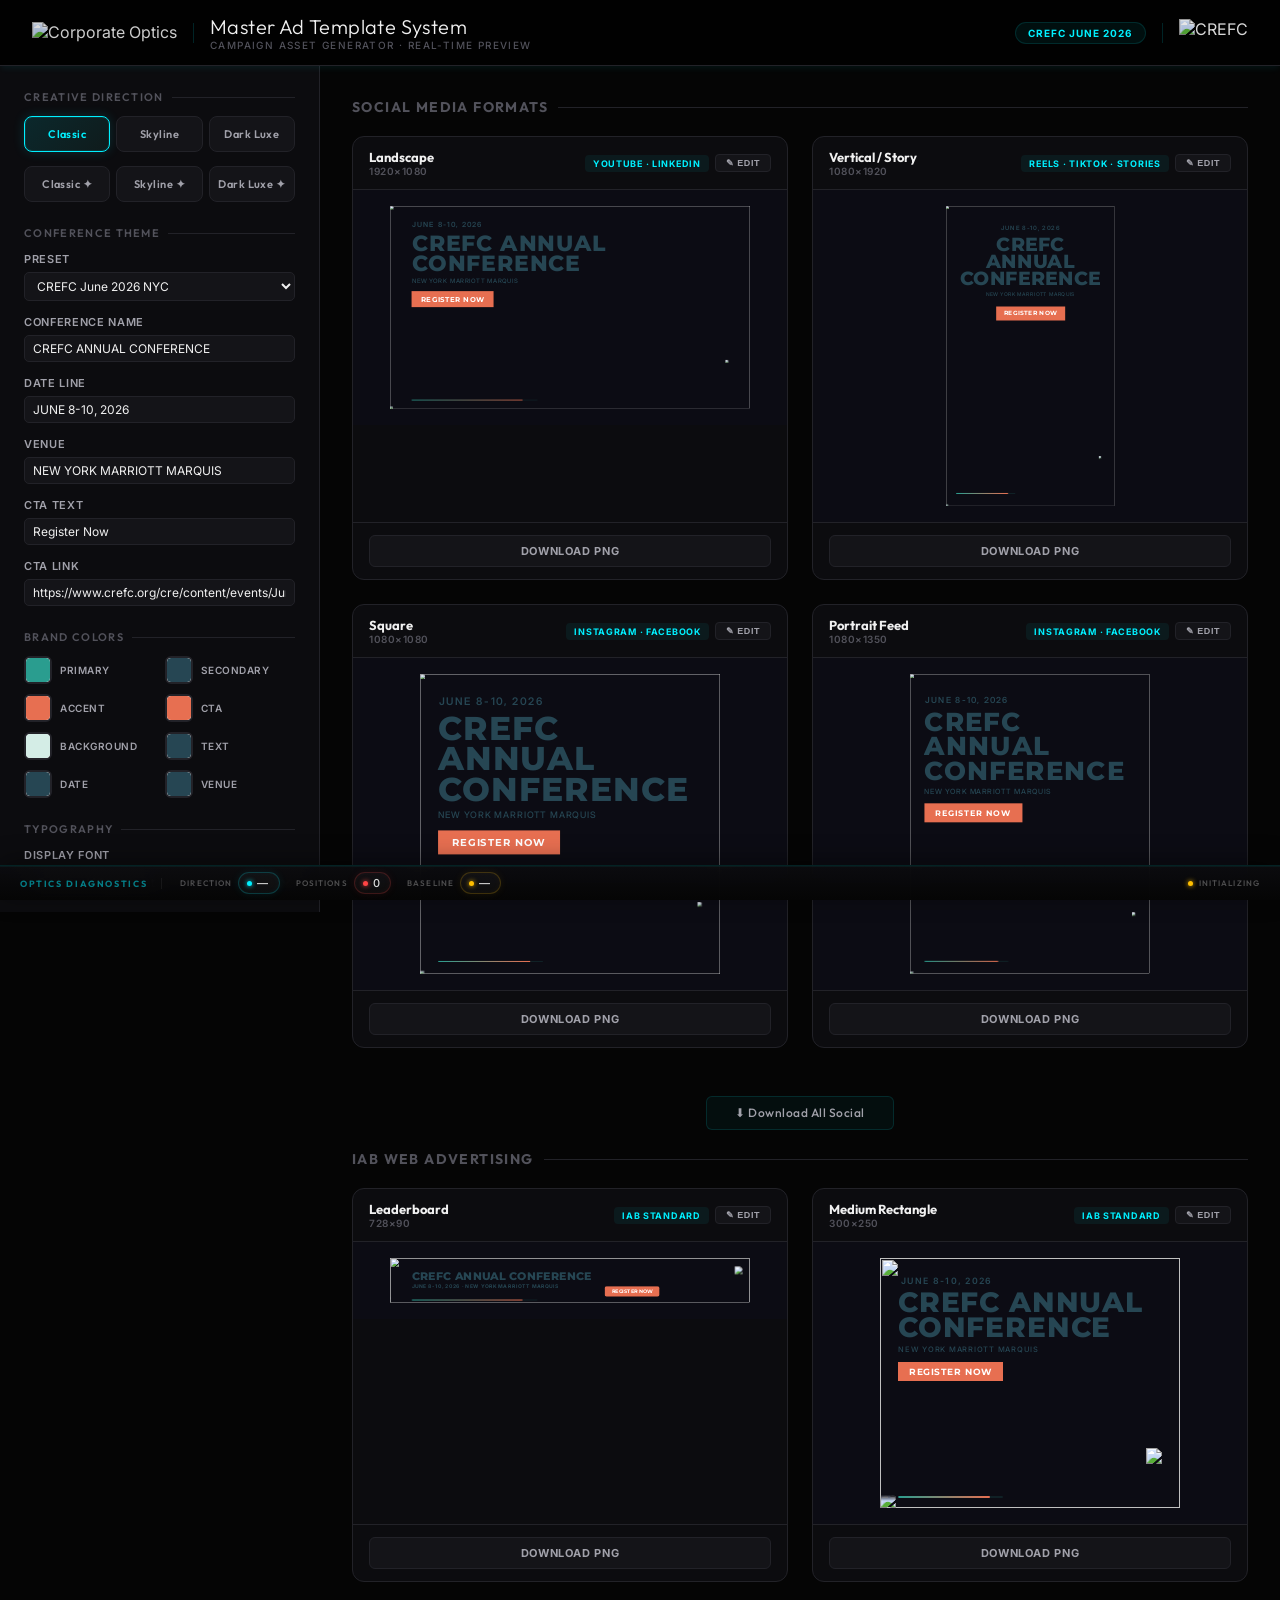
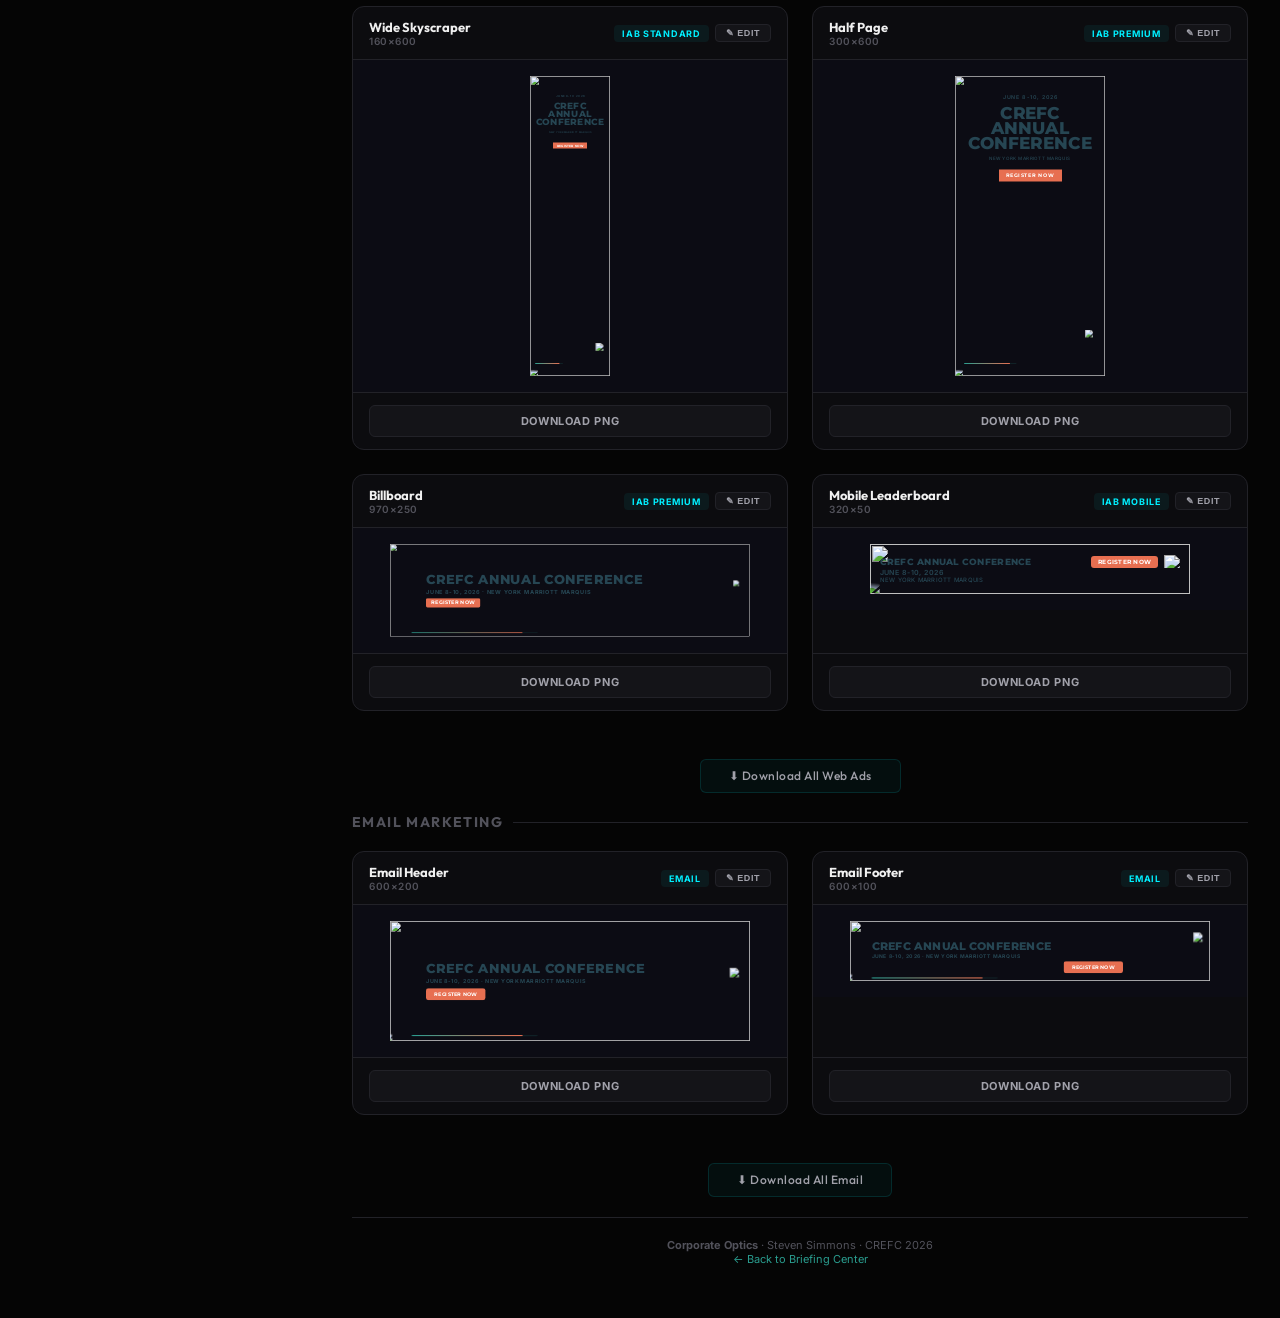
==== index.html @ e4d24486 "feat: export system — per-section download, ZIP package, save flash - Added JSZip CDN for client-sid" ====
<!DOCTYPE html>
<html lang="en">
<head>
  <base href="/crefc/">
  <meta charset="UTF-8">
  <meta name="viewport" content="width=device-width, initial-scale=1.0">
  <title>CREFC Ad Template System | Corporate Optics</title>
  <!-- Gotham (local) + Montserrat fallback + Inter body -->
  <link rel="preconnect" href="https://fonts.googleapis.com">
  <link href="https://fonts.googleapis.com/css2?family=Inter:wght@300;400;500;600;700;800;900&family=Montserrat:ital,wght@0,100;0,200;0,300;0,400;0,500;0,600;0,700;0,800;0,900;1,400&family=Outfit:wght@200;300;400;500;600;700;800;900&display=swap" rel="stylesheet">
  <script src="https://cdnjs.cloudflare.com/ajax/libs/html2canvas/1.4.1/html2canvas.min.js"></script>
  <script src="https://cdnjs.cloudflare.com/ajax/libs/jszip/3.10.1/jszip.min.js"></script>
  <style>
    :root {
      --bg: #050505;
      --surface: #0C0C0F;
      --surface-2: #141418;
      --border: #222228;
      --border-glow: rgba(0,240,255,0.08);
      --text: #f0f0f0;
      --text-dim: #a1a1aa;
      --text-muted: #52525b;
      --cyan: #00f0ff;
      --amber: #ffbf00;
      --font-display: 'Outfit', 'Gotham', 'Montserrat', -apple-system, BlinkMacSystemFont, 'SF Pro Display', sans-serif;
      --font-body: 'Inter', 'Gotham', 'Montserrat', -apple-system, BlinkMacSystemFont, 'SF Pro Text', sans-serif;
      --font-data: 'SF Mono', ui-monospace, 'Cascadia Mono', 'Fira Code', monospace;
      --crefc-teal: #2A9D8F;
      --crefc-dark-teal: #264653;
      --glass-shadow: 0 4px 6px -1px rgba(0,240,255,0.06);
    }
    * { margin:0; padding:0; box-sizing:border-box; }
    body { background:var(--bg); color:var(--text); font-family:var(--font-body); min-height:100vh; }

    /* ── Top Bar ────────────────────── */
    .topbar {
      display:flex; align-items:center; justify-content:space-between;
      padding:14px 32px; border-bottom:1px solid var(--border);
      background:rgba(2,2,2,0.85); backdrop-filter:blur(20px);
      position:sticky; top:0; z-index:100;
      box-shadow:var(--glass-shadow);
    }
    .topbar-left { display:flex; align-items:center; gap:16px; }
    .topbar-logo { height:22px; opacity:0.8; }
    .topbar-divider { width:1px; height:20px; background:rgba(0,240,255,0.15); }
    .topbar h1 { font-family:var(--font-display); font-size:20px; font-weight:300; letter-spacing:0.02em; }
    .topbar-subtitle { font-family:var(--font-body); font-size:10px; font-weight:500; letter-spacing:0.14em; text-transform:uppercase; color:var(--text-muted); }
    .topbar-right { display:flex; align-items:center; gap:16px; }
    .topbar-right-logo { height:16px; opacity:0.7; transition:opacity 0.2s; }
    .topbar-right-logo:hover { opacity:1; }
    .topbar-badge {
      font-size:10px; font-weight:700; letter-spacing:0.1em; text-transform:uppercase;
      padding:4px 12px; border-radius:20px;
      background:rgba(0,240,255,0.06); border:1px solid rgba(0,240,255,0.12); color:var(--cyan);
    }

    /* ── Dashboard Layout ──────────── */
    .dashboard { display:grid; grid-template-columns:320px 1fr; min-height:calc(100vh - 54px); }

    /* ── Controls Panel ────────────── */
    .controls {
      padding:24px; border-right:1px solid var(--border); background:var(--surface);
      overflow-y:auto; max-height:calc(100vh - 54px); position:sticky; top:54px;
    }
    .ctrl-section { margin-bottom:24px; }
    .ctrl-section-title {
      font-family:var(--font-display); font-size:11px; font-weight:600;
      letter-spacing:0.12em; text-transform:uppercase; color:var(--text-muted);
      margin-bottom:12px; display:flex; align-items:center; gap:8px;
    }
    .ctrl-section-title::after { content:''; flex:1; height:1px; background:var(--border); }
    .ctrl-row { display:flex; flex-direction:column; gap:6px; margin-bottom:14px; }
    .ctrl-label { font-size:11px; font-weight:600; color:var(--text-dim); text-transform:uppercase; letter-spacing:0.06em; }
    .ctrl-input {
      width:100%; padding:5px 8px; background:var(--surface-2); border:1px solid var(--border);
      border-radius:5px; color:var(--text); font-family:var(--font-body); font-size:12px; transition:border-color 0.2s;
    }
    .ctrl-input:focus { outline:none; border-color:var(--cyan); box-shadow:0 0 0 2px rgba(0,240,255,0.08); }
    .ctrl-input::placeholder { color:var(--text-muted); }
    .ctrl-select {
      width:100%; padding:5px 8px; background:var(--surface-2); border:1px solid var(--border);
      border-radius:5px; color:var(--text); font-family:var(--font-body); font-size:12px; cursor:pointer;
    }
    .ctrl-select:focus { outline:none; border-color:var(--cyan); box-shadow:0 0 0 2px rgba(0,240,255,0.08); }

    .color-grid { display:grid; grid-template-columns:1fr 1fr; gap:10px; }
    .color-item { display:flex; align-items:center; gap:8px; }
    .color-swatch {
      width:28px; height:28px; border-radius:6px; border:2px solid var(--border);
      cursor:pointer; padding:0; appearance:none; -webkit-appearance:none;
      transition:border-color 0.2s;
    }
    .color-swatch:hover { border-color:var(--cyan); }
    .color-swatch::-webkit-color-swatch-wrapper { padding:0; }
    .color-swatch::-webkit-color-swatch { border:none; border-radius:4px; }
    .color-name { font-size:10px; color:var(--text-dim); font-weight:600; text-transform:uppercase; letter-spacing:0.05em; }

    /* ── Element Transform Controls ── */
    .el-transform-section { margin-top:2px; }
    .el-transform-row {
      display:grid; grid-template-columns:72px 1fr 1fr 1fr; gap:4px; align-items:center;
      padding:6px 0; border-bottom:1px solid var(--border);
    }
    .el-transform-row:last-child { border-bottom:none; }
    .el-label { font-size:10px; color:var(--text-dim); font-weight:700; text-transform:uppercase; letter-spacing:0.06em; white-space:nowrap; }
    .el-slider-wrap { display:flex; flex-direction:column; gap:1px; }
    .el-slider-title { font-size:8px; color:var(--text-dim); font-weight:600; text-transform:uppercase; letter-spacing:0.08em; text-align:center; }
    .el-slider {
      width:100%; height:4px; -webkit-appearance:none; appearance:none; background:var(--border);
      border-radius:2px; outline:none; cursor:pointer;
    }
    .el-slider::-webkit-slider-thumb {
      -webkit-appearance:none; appearance:none; width:10px; height:10px;
      border-radius:50%; background:var(--cyan); cursor:pointer;
      box-shadow:0 0 6px rgba(0,240,255,0.3);
    }
    .el-slider:hover::-webkit-slider-thumb { box-shadow:0 0 10px rgba(0,240,255,0.5); }
    .el-val { font-size:8px; color:var(--text-dim); text-align:center; font-variant-numeric:tabular-nums; }

    .ctrl-btn {
      width:100%; padding:10px 16px; border:1px solid var(--border); background:var(--surface-2);
      color:var(--text-dim); font-family:var(--font-display); font-size:12px; font-weight:600;
      letter-spacing:0.06em; text-transform:uppercase; cursor:pointer; border-radius:8px;
      transition:all 0.25s ease;
    }
    .ctrl-btn:hover { background:rgba(0,240,255,0.06); border-color:rgba(0,240,255,0.2); color:var(--cyan); box-shadow:0 0 20px rgba(0,240,255,0.06); }
    .ctrl-btn.primary { background:linear-gradient(135deg, #00d4e0 0%, #00a8b5 100%); border-color:transparent; color:#020202; font-weight:700; }
    .ctrl-btn.primary:hover { background:linear-gradient(135deg, #00e8f5 0%, #00bcc9 100%); box-shadow:0 0 25px rgba(0,240,255,0.2); }

    /* ── Canvas Area ───────────────── */
    .canvas-area { padding:32px; overflow-y:auto; }
    .canvas-area h2 {
      font-family:var(--font-display); font-size:14px; font-weight:700; letter-spacing:0.1em;
      text-transform:uppercase; color:var(--text-muted); margin-bottom:20px;
      display:flex; align-items:center; gap:10px;
    }
    .canvas-area h2::after { content:''; flex:1; height:1px; background:var(--border); }
    .ad-grid {
      display:grid; grid-template-columns:repeat(auto-fill, minmax(380px, 1fr));
      gap:24px; margin-bottom:40px;
    }

    /* ── Ad Cards ──────────────────── */
    .ad-card {
      background:var(--surface); border:1px solid var(--border);
      border-radius:12px; overflow:hidden; transition:all 0.25s ease;
      display:flex; flex-direction:column;
    }
    .ad-card:hover { border-color:rgba(0,240,255,0.15); box-shadow:0 4px 20px rgba(0,240,255,0.04); }
    .ad-card-header {
      display:flex; align-items:center; justify-content:space-between;
      padding:12px 16px; border-bottom:1px solid var(--border);
    }
    .ad-card-name { font-family:var(--font-display); font-size:13px; font-weight:700; }
    .ad-card-dims { font-size:10px; font-weight:600; color:var(--text-muted); font-family:var(--font-body); letter-spacing:0.05em; }
    .ad-card-platform {
      font-size:9px; font-weight:700; letter-spacing:0.08em; text-transform:uppercase;
      padding:3px 8px; border-radius:4px; background:rgba(0,240,255,0.06); color:var(--cyan);
    }
    .ad-card-preview {
      padding:16px; display:flex; align-items:center; justify-content:center;
      background:#0c0c14; min-height:200px; overflow:hidden;
    }
    .ad-card-actions {
      display:flex; gap:8px; padding:12px 16px; border-top:1px solid var(--border);
      margin-top:auto;
    }
    .dl-btn {
      flex:1; padding:8px 12px; background:var(--surface-2); border:1px solid var(--border);
      border-radius:6px; color:var(--text-dim); font-family:var(--font-body); font-size:11px;
      font-weight:700; cursor:pointer; transition:all 0.2s; text-transform:uppercase;
      letter-spacing:0.06em; text-align:center;
    }
    .dl-btn:hover { background:rgba(0,240,255,0.06); border-color:rgba(0,240,255,0.2); color:var(--cyan); box-shadow:0 0 15px rgba(0,240,255,0.06); }

    /* ── Edit Pill & Inline Panel ── */
    .edit-pill {
      font-size:9px; font-weight:700; letter-spacing:0.06em; text-transform:uppercase;
      padding:3px 10px; border-radius:4px; border:1px solid var(--border);
      background:var(--surface-2); color:var(--text-dim); cursor:pointer;
      transition:all 0.2s; display:flex; align-items:center; gap:4px;
    }
    .edit-pill:hover { border-color:rgba(0,240,255,0.3); color:var(--cyan); background:rgba(0,240,255,0.06); }
    .ad-card.editing { border-color:rgba(0,240,255,0.35); box-shadow:0 0 20px rgba(0,240,255,0.08); }
    .ad-card.editing .edit-pill { background:rgba(0,240,255,0.1); color:var(--cyan); border-color:var(--cyan); }
    .el-panel {
      display:none; padding:12px 16px; border-top:1px solid var(--border);
      background:var(--surface-2);
    }
    .ad-card.editing .el-panel { display:block; }
    .el-panel-title {
      font-size:9px; font-weight:700; letter-spacing:0.08em; text-transform:uppercase;
      color:var(--cyan); margin-bottom:8px; opacity:0.7;
    }

    /* ── Live-edit: suppress animations during slider interaction ── */
    .no-anim, .no-anim * {
      animation: none !important;
      transition: none !important;
    }
    /* Force opacity:1 on everything EXCEPT photo carousel images */
    .no-anim *:not(img[data-photo]) {
      opacity: 1 !important;
    }
    /* Photos stay hidden during edit unless in photo preview mode */
    .no-anim img[data-photo] {
      opacity: 0 !important;
    }
    .no-anim img[data-photo].photo-preview-active {
      opacity: 0.7 !important;
    }
    /* Photo preview mode — freeze carousel, show one photo at actual opacity */
    .photo-preview, .photo-preview * {
      animation-play-state: paused !important;
    }
    .photo-preview img[data-photo] {
      opacity: 0 !important;
      animation: none !important;
    }
    .photo-preview img[data-photo].photo-preview-active {
      opacity: 0.35 !important;
      animation: none !important;
    }
    .el-label.photo-clickable {
      cursor: pointer;
      padding: 2px 6px;
      border-radius: 3px;
      transition: background 0.15s, color 0.15s;
    }
    .el-label.photo-clickable:hover {
      background: rgba(42,157,143,0.15);
    }
    .el-label.photo-clickable.previewing {
      background: rgba(42,157,143,0.3);
      color: #2A9D8F;
    }

    /* ── Animation Keyframes ───────── */
    @keyframes shapeDrift1 {
      0%, 100% { transform: translate(0, 0) scale(1); }
      25% { transform: translate(12px, -18px) scale(1.02); }
      50% { transform: translate(-8px, -30px) scale(0.98); }
      75% { transform: translate(15px, -12px) scale(1.01); }
    }
    @keyframes shapeDrift2 {
      0%, 100% { transform: translate(0, 0) scale(1) rotate(0deg); }
      33% { transform: translate(-15px, 20px) scale(1.03) rotate(5deg); }
      66% { transform: translate(10px, -15px) scale(0.97) rotate(-3deg); }
    }
    @keyframes shapeDrift3 {
      0%, 100% { transform: translate(0, 0) rotate(0deg); }
      50% { transform: translate(20px, 10px) rotate(8deg); }
    }
    @keyframes texturePan {
      0% { background-position: 0 0; }
      100% { background-position: 80px 80px; }
    }
    @keyframes ctaGlow {
      0%, 100% { box-shadow: 0 0 15px var(--glow-color, rgba(42,157,143,0.3)); }
      50% { box-shadow: 0 0 35px var(--glow-color, rgba(42,157,143,0.5)), 0 0 60px var(--glow-color2, rgba(42,157,143,0.15)); }
    }
    @keyframes arcFloat1 {
      0%, 100% { transform: translate(0,0) rotate(0deg); }
      25% { transform: translate(8px,-12px) rotate(3deg); }
      50% { transform: translate(-5px,-20px) rotate(-2deg); }
      75% { transform: translate(10px,-8px) rotate(4deg); }
    }
    @keyframes arcFloat2 {
      0%, 100% { transform: translate(0,0) rotate(0deg); }
      33% { transform: translate(-12px,15px) rotate(-5deg); }
      66% { transform: translate(8px,-10px) rotate(3deg); }
    }
    @keyframes arcFloat3 {
      0%, 100% { transform: translate(0,0) rotate(0deg); }
      50% { transform: translate(15px,8px) rotate(6deg); }
    }
    @keyframes stripesDrift {
      0% { transform: translate(0,0); }
      100% { transform: translate(56px,56px); }
    }
    @keyframes ctaBounceIn {
      0% { opacity:0; transform:scale(0.6); }
      60% { opacity:1; transform:scale(1.08); }
      100% { opacity:1; transform:scale(1); }
    }
    @keyframes fadeSlideUp {
      0% { opacity:0; transform:translateY(25px); }
      100% { opacity:1; transform:translateY(0); }
    }
    @keyframes fadeSlideLeft {
      0% { opacity:0; transform:translateX(-40px); }
      100% { opacity:1; transform:translateX(0); }
    }
    @keyframes fadeSlideRight {
      0% { opacity:0; transform:translateX(40px); }
      100% { opacity:1; transform:translateX(0); }
    }
    @keyframes zeigarnikGrow {
      0% { width:0%; }
      100% { width:88%; }
    }
    @keyframes bgReveal {
      0% { opacity:0; }
      100% { opacity:1; }
    }
    @keyframes linesPulse {
      0%, 100% { opacity:0.06; }
      50% { opacity:0.12; }
    }
    @keyframes kenburns {
      0% { transform:scale(1) translate(0,0); }
      100% { transform:scale(1.12) translate(-3%,-3%); }
    }

    /* ── Plus CD: 3-Photo Carousel on 15s timeline ── */
    /* Photo 1: visible 0s–5s (dissolve in 0-1s, hold 1-4s, dissolve out 4-5s) */
    @keyframes photoCarousel1 {
      0%   { opacity:0; }
      7%   { opacity:0.4; }
      27%  { opacity:0.4; }
      33%  { opacity:0; }
      100% { opacity:0; }
    }
    /* Photo 2: visible 5s–10s */
    @keyframes photoCarousel2 {
      0%   { opacity:0; }
      33%  { opacity:0; }
      40%  { opacity:0.4; }
      60%  { opacity:0.4; }
      67%  { opacity:0; }
      100% { opacity:0; }
    }
    /* Photo 3: visible 10s–15s */
    @keyframes photoCarousel3 {
      0%   { opacity:0; }
      67%  { opacity:0; }
      73%  { opacity:0.4; }
      93%  { opacity:0.4; }
      100% { opacity:0; }
    }
    @keyframes photoKenBurns {
      0% { transform:scale(1) translate(0,0); }
      100% { transform:scale(1.12) translate(-3%,-3%); }
    }
    /* Logo in Plus CDs: fade out during photo carousel, fade back in between */
    /* Plus CD logo fade — DISABLED, using logo scrim instead */

    /* ── Creative Direction Tabs ── */
    .cd-tabs { display:flex; gap:6px; margin-bottom:14px; }
    .cd-tab {
      flex:1; padding:10px 8px; background:var(--surface-2); border:1px solid var(--border); color:var(--text-dim);
      font-family:var(--font-display); font-size:11px; font-weight:600; letter-spacing:0.04em;
      cursor:pointer; transition:all 0.25s ease; text-align:center; border-radius:8px;
      position:relative;
    }
    .cd-tab:hover { background:rgba(0,240,255,0.06); color:var(--text); border-color:rgba(0,240,255,0.2); }
    .cd-tab.active {
      background:linear-gradient(135deg, rgba(0,240,255,0.12) 0%, rgba(42,157,143,0.10) 100%);
      color:var(--cyan); border-color:var(--cyan);
      box-shadow:0 0 12px rgba(0,240,255,0.15), inset 0 0 0 1px rgba(0,240,255,0.1);
    }

    .dashboard-footer {
      text-align:center; padding:20px; font-size:11px; color:var(--text-muted);
      border-top:1px solid var(--border);
    }
    .dashboard-footer a { color:var(--crefc-teal); text-decoration:none; }

    /* Section download buttons */
    .section-dl {
      text-align:center; padding:8px 0 20px;
    }
    .section-dl-btn {
      background:rgba(0,240,255,0.04); border:1px solid rgba(0,240,255,0.12);
      color:var(--text-dim); font:500 12px/1 'Outfit', sans-serif;
      padding:10px 28px; border-radius:6px; cursor:pointer;
      transition:all 0.2s ease; letter-spacing:0.5px;
    }
    .section-dl-btn:hover {
      background:rgba(0,240,255,0.08); color:var(--text); border-color:rgba(0,240,255,0.25);
      box-shadow:0 0 12px rgba(0,240,255,0.1);
    }
    .section-dl-btn:disabled {
      opacity:0.5; cursor:wait;
    }

    /* Save flash on diagnostics bar */
    @keyframes saveFlash {
      0% { box-shadow:0 0 0 0 rgba(0,240,155,0.4); }
      50% { box-shadow:0 0 8px 2px rgba(0,240,155,0.3); }
      100% { box-shadow:0 0 0 0 rgba(0,240,155,0); }
    }
    .save-flash { animation:saveFlash 0.6s ease; }

    /* Package download progress */
    .pkg-progress {
      display:inline-block; font:500 11px/1 'Outfit', sans-serif;
      color:var(--cyan); margin-left:8px;
    }

    @media (max-width:900px) {
      .dashboard { grid-template-columns:1fr; }
      .controls { position:static; max-height:none; border-right:none; border-bottom:1px solid var(--border); }
      .ad-grid { grid-template-columns:1fr; }
    }
  </style>
</head>
<body>

  <header class="topbar">
    <div class="topbar-left">
      <img src="CO-OpticsHorizontal-logo_white.svg" alt="Corporate Optics" style="height:22px;opacity:0.85;">
      <div class="topbar-divider"></div>
      <div>
        <h1>Master Ad Template System</h1>
        <div class="topbar-subtitle">Campaign Asset Generator · Real-Time Preview</div>
      </div>
    </div>
    <div class="topbar-right">
      <span class="topbar-badge">CREFC June 2026</span>
      <div class="topbar-divider"></div>
      <img src="02_Source_Assets/Brand_Kit/2025Jan-logo-crefc-white.png" alt="CREFC" style="height:28px;object-fit:contain;opacity:0.9;">
    </div>
  </header>

  <div class="dashboard">
    <!-- ── Controls ── -->
    <aside class="controls">
      <div class="ctrl-section">
        <div class="ctrl-section-title">Creative Direction</div>
        <div class="cd-tabs">
          <button class="cd-tab active" data-cd="A" onclick="setCreativeDirection('A')">
            Classic
          </button>
          <button class="cd-tab" data-cd="B" onclick="setCreativeDirection('B')">
            Skyline
          </button>
          <button class="cd-tab" data-cd="C" onclick="setCreativeDirection('C')">
            Dark Luxe
          </button>
        </div>
        <div style="margin:4px 0 2px;"></div>
        <div class="cd-tabs">
          <button class="cd-tab" data-cd="D" onclick="setCreativeDirection('D')">
            Classic ✦
          </button>
          <button class="cd-tab" data-cd="E" onclick="setCreativeDirection('E')">
            Skyline ✦
          </button>
          <button class="cd-tab" data-cd="F" onclick="setCreativeDirection('F')">
            Dark Luxe ✦
          </button>
        </div>
      </div>
      <div class="ctrl-section">
        <div class="ctrl-section-title">Conference Theme</div>
        <div class="ctrl-row">
          <label class="ctrl-label">Preset</label>
          <select class="ctrl-select" id="presetSelect">
            <option value="june2026">CREFC June 2026 NYC</option>
            <option value="annual2026">CREFC Annual 2026</option>
            <option value="miami2027">CREFC Miami 2027</option>
            <option value="custom">Custom</option>
          </select>
        </div>
        <div class="ctrl-row">
          <label class="ctrl-label">Conference Name</label>
          <input type="text" class="ctrl-input" id="confName" value="CREFC ANNUAL CONFERENCE">
        </div>
        <div class="ctrl-row">
          <label class="ctrl-label">Date Line</label>
          <input type="text" class="ctrl-input" id="confDate" value="JUNE 8-10, 2026">
        </div>
        <div class="ctrl-row">
          <label class="ctrl-label">Venue</label>
          <input type="text" class="ctrl-input" id="confVenue" value="NEW YORK MARRIOTT MARQUIS">
        </div>
        <div class="ctrl-row">
          <label class="ctrl-label">CTA Text</label>
          <input type="text" class="ctrl-input" id="ctaText" value="Register Now">
        </div>
        <div class="ctrl-row">
          <label class="ctrl-label">CTA Link</label>
          <input type="text" class="ctrl-input" id="ctaLink" value="https://www.crefc.org/cre/content/events/June_Conference/2026/June_Conference_2026">
        </div>
      </div>

      <div class="ctrl-section">
        <div class="ctrl-section-title">Brand Colors</div>
        <div class="color-grid">
          <div class="color-item"><input type="color" class="color-swatch" id="colorPrimary" value="#2A9D8F"><span class="color-name">Primary</span></div>
          <div class="color-item"><input type="color" class="color-swatch" id="colorSecondary" value="#264653"><span class="color-name">Secondary</span></div>
          <div class="color-item"><input type="color" class="color-swatch" id="colorAccent" value="#e76f51"><span class="color-name">Accent</span></div>
          <div class="color-item"><input type="color" class="color-swatch" id="colorCta" value="#e76f51"><span class="color-name">CTA</span></div>
          <div class="color-item"><input type="color" class="color-swatch" id="colorBg" value="#d4ede6"><span class="color-name">Background</span></div>
          <div class="color-item"><input type="color" class="color-swatch" id="colorText" value="#264653"><span class="color-name">Text</span></div>
          <div class="color-item"><input type="color" class="color-swatch" id="colorDate" value="#264653"><span class="color-name">Date</span></div>
          <div class="color-item"><input type="color" class="color-swatch" id="colorVenue" value="#264653"><span class="color-name">Venue</span></div>
        </div>
      </div>
      <div class="ctrl-section">
        <div class="ctrl-section-title">Typography</div>
        <div class="ctrl-row">
          <label class="ctrl-label">Display Font</label>
          <select class="ctrl-select" id="fontSelect">
            <option value="'Gotham', 'Montserrat', sans-serif">Gotham / Montserrat</option>
            <option value="-apple-system, BlinkMacSystemFont, 'SF Pro Display', 'Helvetica Neue', sans-serif">SF Pro (Apple)</option>
            <option value="'Inter', sans-serif">Inter</option>
            <option value="Georgia, serif">Georgia (Serif)</option>
          </select>
        </div>
        <div class="ctrl-row">
          <label class="ctrl-label">Headline Weight</label>
          <select class="ctrl-select" id="fontWeight">
            <option value="200">Thin (200)</option>
            <option value="300">Light (300)</option>
            <option value="400">Book (400)</option>
            <option value="500">Medium (500)</option>
            <option value="600">Demi (600)</option>
            <option value="700">Bold (700)</option>
            <option value="800" selected>Black (800)</option>
            <option value="900">Ultra (900)</option>
          </select>
        </div>
        <div class="ctrl-row">
          <label class="ctrl-label">Letter Spacing</label>
          <select class="ctrl-select" id="letterSpacing">
            <option value="-0.02em">Tight (-0.02em)</option>
            <option value="0em">Normal (0)</option>
            <option value="0.03em" selected>Wide (0.03em)</option>
            <option value="0.06em">Extra Wide (0.06em)</option>
            <option value="0.1em">Ultra Wide (0.1em)</option>
          </select>
        </div>

      </div>

      <div class="ctrl-section">
        <div class="ctrl-section-title">Actions</div>
        <button class="ctrl-btn primary" onclick="downloadAll()">Download All Sizes</button>
        <div style="height:8px;"></div>
        <button class="ctrl-btn" onclick="saveTheme()">Save Theme</button>
        <div style="height:8px;"></div>
        <button class="ctrl-btn" onclick="renderAll()">Apply Changes</button>
        <div style="height:6px;"></div>
        <button class="ctrl-btn" onclick="downloadPackage()" id="pkgBtn" style="background:linear-gradient(135deg,rgba(0,240,255,0.08),rgba(0,200,150,0.08));border-color:rgba(0,240,255,0.15);">📦 Download Complete Package</button>
      </div>
    </aside>

    <!-- ── Ad Canvas Grid ── -->
    <main class="canvas-area">
      <h2>Social Media Formats</h2>
      <div class="ad-grid" id="socialGrid"></div>
      <div class="section-dl"><button class="section-dl-btn" onclick="downloadSection('social')">⬇ Download All Social</button></div>
      <h2>IAB Web Advertising</h2>
      <div class="ad-grid" id="webGrid"></div>
      <div class="section-dl"><button class="section-dl-btn" onclick="downloadSection('web')">⬇ Download All Web Ads</button></div>
      <h2>Email Marketing</h2>
      <div class="ad-grid" id="emailGrid"></div>
      <div class="section-dl"><button class="section-dl-btn" onclick="downloadSection('email')">⬇ Download All Email</button></div>
      <div class="dashboard-footer">
        <strong>Corporate Optics</strong> · Steven Simmons · CREFC 2026<br>
        <a href="/briefings/">← Back to Briefing Center</a>
      </div>
    </main>
  </div>

<script>
/* ============================================================
   CREFC Ad Engine — Animated, Looping, Dynamic
   ============================================================ */

const AD_SPECS = {
  social: [
    { id:'16x9',  name:'Landscape',        w:1920, h:1080, platform:'YouTube · LinkedIn' },
    { id:'9x16',  name:'Vertical / Story',  w:1080, h:1920, platform:'Reels · TikTok · Stories' },
    { id:'1x1',   name:'Square',           w:1080, h:1080, platform:'Instagram · Facebook' },
    { id:'4x5',   name:'Portrait Feed',    w:1080, h:1350, platform:'Instagram · Facebook' },
  ],
  web: [
    { id:'leaderboard',  name:'Leaderboard',        w:728,  h:90,  platform:'IAB Standard' },
    { id:'med-rect',     name:'Medium Rectangle',   w:300,  h:250, platform:'IAB Standard' },
    { id:'skyscraper',   name:'Wide Skyscraper',    w:160,  h:600, platform:'IAB Standard' },
    { id:'half-page',    name:'Half Page',          w:300,  h:600, platform:'IAB Premium' },
    { id:'billboard',    name:'Billboard',          w:970,  h:250, platform:'IAB Premium' },
    { id:'mobile-lead',  name:'Mobile Leaderboard', w:320,  h:50,  platform:'IAB Mobile' },
  ],
  email: [
    { id:'email-header', name:'Email Header', w:600, h:200, platform:'Email' },
    { id:'email-footer', name:'Email Footer', w:600, h:100, platform:'Email' },
  ]
};

const CTA_URL = () => document.getElementById('ctaLink').value;

/* ── Per-format transform: baseline + offset = final ─────────── */
// baseline = the "blessed" / mastered positions (persisted)
// offset   = live slider tweaks relative to baseline (starts at 0)
// Keys are CD-prefixed: e.g. 'C-16x9' so each CD has independent positions
const formatBaseline = {};  // cd-specId → { logo:{x,y,s}, hl:{...}, ... }
const formatOffset   = {};  // cd-specId → { logo:{x,y,s}, hl:{...}, ... }
// Photo baseline: accumulated translate % from Master clicks (caterpillar)
const photoBaselineTx = {};  // cd-specId → { p1:{tx:0,ty:0}, p2:{tx:0,ty:0}, p3:{tx:0,ty:0} }
function txKey(specId) { return currentCD + '-' + specId; }

const ZERO_TX = () => ({
  logo: { x: 0, y: 0, s: 1 },
  hl:   { x: 0, y: 0, s: 1 },
  dt:   { x: 0, y: 0, s: 1 },
  vn:   { x: 0, y: 0, s: 1 },
  cta:  { x: 0, y: 0, s: 1 },
  p1:   { x: 50, y: 50, s: 1.5 },
  p2:   { x: 50, y: 50, s: 1.5 },
  p3:   { x: 50, y: 50, s: 1.5 },
});
const PHOTO_DEFAULTS = { x: 50, y: 50, s: 1.5 };
const isPhotoDefault = (v) => v.x === 50 && v.y === 50 && v.s === 1.5;
const ZERO_PHOTO_BASE = () => ({ p1:{tx:0,ty:0}, p2:{tx:0,ty:0}, p3:{tx:0,ty:0} });

function getFormatTx(specId) {
  // Compute final = baseline + offset for each element
  const t = getTheme();
  const k = txKey(specId);
  const base = formatBaseline[k] || ZERO_TX();
  const off  = formatOffset[k]   || ZERO_TX();
  const result = {};
  const photoEls = ['p1','p2','p3'];
  ['logo','hl','dt','vn','cta','p1','p2','p3'].forEach(el => {
    const tEl = t.tx[el] || { x:0, y:0, s:1 };
    const z = ZERO_TX();
    const bEl = base[el] || z[el];
    const oEl = off[el] || z[el];
    if (photoEls.includes(el)) {
      // Photos: slider values centered at 50, defaults {50,50,1.5}
      const hasOff = !isPhotoDefault(oEl);
      const src = hasOff ? oEl : PHOTO_DEFAULTS;
      result[el] = { x: src.x, y: src.y, s: src.s };
    
    } else {
      result[el] = {
        x: tEl.x + bEl.x + oEl.x,
        y: tEl.y + bEl.y + oEl.y,
        s: tEl.s * bEl.s * oEl.s,
      };
    }
  });
  return result;
}

function updateFormatTx(specId, elKey, axis, value) {
  const k = txKey(specId);
  if (!formatOffset[k]) formatOffset[k] = ZERO_TX();
  // Photos: on first touch, prime offset from effective values so untouched axes are preserved
  const photoEls = ['p1','p2','p3'];
  if (photoEls.includes(elKey)) {
    const cur = formatOffset[k][elKey];
    // Check if at default center values (no slider touched yet)
    if (cur.x === 50 && cur.y === 50 && cur.s === 1.5) {
      // First touch — copy effective values so we don't lose Y/Scale when only X changes
      const eff = getFormatTx(specId);
      const effVal = eff[elKey] || { x:50, y:50, s:1.5 };
      formatOffset[k][elKey] = { x: effVal.x, y: effVal.y, s: effVal.s };
      console.log('[DEBUG] Primed photo offset', k, elKey, formatOffset[k][elKey]);
    }
  }
  if (axis === 's') {
    formatOffset[k][elKey][axis] = parseFloat(value) / 100;
  } else {
    formatOffset[k][elKey][axis] = parseFloat(value);
  }
  if (photoEls.includes(elKey)) console.log('[DEBUG] After update', k, elKey, JSON.stringify(formatOffset[k][elKey]));
  renderSingleAd(specId);
  // Save IMMEDIATELY (no debounce) so data persists even if user refreshes instantly
  savePositions();
}

/* ── Master: fold offsets into baseline, reset sliders to zero ── */
function masterFormatTx(specId) {
  const k = txKey(specId);
  const off = formatOffset[k] || ZERO_TX();
  if (!formatBaseline[k]) formatBaseline[k] = ZERO_TX();

  // Fold current offsets into baseline (additive for text elements)
  ['logo','hl','dt','vn','cta'].forEach(el => {
    formatBaseline[k][el].x += off[el].x;
    formatBaseline[k][el].y += off[el].y;
    formatBaseline[k][el].s *= off[el].s;
  });
  // Photos CATERPILLAR: compute current translate, bake into baseline, reset slider to 50
  if (!photoBaselineTx[k]) photoBaselineTx[k] = ZERO_PHOTO_BASE();
  ['p1','p2','p3'].forEach(el => {
    const pt = off[el] || { x: 50, y: 50, s: 1.5 };
    const s = Math.max(pt.s, 1.5);
    // Current slider translate (same formula as render)
    const curTxX = (50 - pt.x) * (s - 1) * 1.0;
    const curTxY = (50 - pt.y) * (s - 1) * 1.0;
    // Accumulate into baseline
    photoBaselineTx[k][el].tx += curTxX;
    photoBaselineTx[k][el].ty += curTxY;
  });

  // Reset ALL offsets (text to zero, photos to center-50)
  formatOffset[k] = ZERO_TX();

  // Reset slider UI
  const card = document.querySelector(`.ad-card[data-id="${specId}"]`);
  if (card && card.classList.contains('editing')) {
    card.classList.remove('editing');
    toggleEdit(specId);
  }

  // Flash confirmation
  const btn = document.querySelector(`[data-master-id="${specId}"]`);
  if (btn) {
    btn.textContent = '✓ Mastered — New Zero!';
    btn.style.background = '#00c896';
    setTimeout(() => { btn.textContent = '★ Master Positions'; btn.style.background = ''; }, 1800);
  }
  renderSingleAd(specId);
  savePositions(); // Single save — always works
}

function resetFormatTx(specId) {
  const k = txKey(specId);
  // Reset offsets to zero (keep baseline intact)
  formatOffset[k] = ZERO_TX();
  const card = document.querySelector(`.ad-card[data-id="${specId}"]`);
  if (card && card.classList.contains('editing')) {
    card.classList.remove('editing');
    toggleEdit(specId);
  }
  renderSingleAd(specId);
  savePositions();
}

/* ── Single-key position save/load — per-CD storage ── */
let _initDone = false; // Guard: prevent saves during page init
function savePositions() {
  if (!_initDone) { console.log('[SAVE] BLOCKED — init not done'); return; }
  const positions = {};
  // Save all CD-prefixed entries from formatBaseline + formatOffset
  const allSpecs = [...AD_SPECS.social, ...AD_SPECS.web, ...AD_SPECS.email];
  const cds = ['A', 'B', 'C', 'D', 'E', 'F'];
  cds.forEach(cd => {
    allSpecs.forEach(spec => {
      const k = cd + '-' + spec.id;
      const base = formatBaseline[k] || ZERO_TX();
      const off  = formatOffset[k]   || ZERO_TX();
      const final = {};
      let hasData = false;
      const photoEls = ['p1','p2','p3'];
      ['logo','hl','dt','vn','cta','p1','p2','p3'].forEach(el => {
        const z = ZERO_TX();
        const bEl = base[el] || z[el];
        const oEl = off[el] || z[el];
        if (photoEls.includes(el)) {
          // Photos: save if different from defaults {50,50,1.5}
          const hasCustom = !isPhotoDefault(oEl);
          if (hasCustom) {
            final[el] = { x: oEl.x, y: oEl.y, s: oEl.s };
            hasData = true;
          } else {
            final[el] = { x: PHOTO_DEFAULTS.x, y: PHOTO_DEFAULTS.y, s: PHOTO_DEFAULTS.s };
          }
        } else {
          final[el] = {
            x: bEl.x + oEl.x,
            y: bEl.y + oEl.y,
            s: bEl.s * oEl.s,
          };
          if (final[el].x !== 0 || final[el].y !== 0 || final[el].s !== 1) hasData = true;
        }
      });
      if (hasData) positions[k] = final;
    });
  });
  // BULLETPROOF: Never overwrite real data with empty
  const newJson = JSON.stringify(positions);
  const existingJson = localStorage.getItem('crefc-positions');
  if (newJson === '{}' && existingJson && existingJson.length > 2) {
    console.log(`[SAVE] REFUSED — would overwrite ${existingJson.length} chars with empty {}`);
    return;
  }
  localStorage.setItem('crefc-positions', newJson);
  // VERIFY save worked
  const verify = localStorage.getItem('crefc-positions');
  const photoKeys = Object.keys(positions).filter(k => {
    const v = positions[k];
    return v.p1 && !isPhotoDefault(v.p1);
  });
  console.log(`[SAVE] Saved ${Object.keys(positions).length} formats, ${photoKeys.length} with custom photos. Verify: ${verify ? verify.length + ' chars' : 'FAILED!'}`);
  // Also save photoBaselineTx (caterpillar accumulated translate)
  const baselineKeys = Object.keys(photoBaselineTx).filter(k => {
    const b = photoBaselineTx[k];
    return ['p1','p2','p3'].some(p => b[p] && (b[p].tx !== 0 || b[p].ty !== 0));
  });
  if (baselineKeys.length > 0) {
    const baselineData = {};
    baselineKeys.forEach(k => baselineData[k] = photoBaselineTx[k]);
    localStorage.setItem('crefc-photo-baseline', JSON.stringify(baselineData));
    console.log(`[SAVE] Also saved ${baselineKeys.length} photo baselines`);
  }
  // Clean up legacy keys
  localStorage.removeItem('crefc-mastered-tx');
  localStorage.removeItem('crefc-format-offsets');
}

function loadPositions() {
  // Version check: auto-clear stale data when photo defaults change
  const PHOTO_VERSION = 'v3-init-guard';
  if (localStorage.getItem('crefc-photo-version') !== PHOTO_VERSION) {
    console.log('[MIGRATE] Clearing old photo data for version', PHOTO_VERSION);
    localStorage.removeItem('crefc-positions');
    localStorage.removeItem('crefc-mastered-tx');
    localStorage.removeItem('crefc-photoPos');
    localStorage.setItem('crefc-photo-version', PHOTO_VERSION);
    return; // Start fresh
  }
  let raw = localStorage.getItem('crefc-positions');
  console.log(`[LOAD] localStorage has ${raw ? raw.length + ' chars' : 'NO DATA'} for crefc-positions`);
  if (!raw) return;
  try {
    const stored = JSON.parse(raw);
    // Check if data uses old non-prefixed keys (migration)
    const firstKey = Object.keys(stored)[0] || '';
    const isLegacy = firstKey && !firstKey.includes('-');
    if (isLegacy) {
      // Migrate: copy old positions to both B and C (Skyline & Dark Luxe)
      Object.entries(stored).forEach(([specId, tx]) => {
        const copy = JSON.parse(JSON.stringify(tx));
        formatBaseline['B-' + specId] = JSON.parse(JSON.stringify(copy));
        formatBaseline['C-' + specId] = JSON.parse(JSON.stringify(copy));
      });
      // Save migrated data immediately
      setTimeout(() => savePositions(), 100);
    } else {
      // New format with CD prefixes — sanitize photo values
      Object.entries(stored).forEach(([key, tx]) => {
        const clean = JSON.parse(JSON.stringify(tx));
        // Sanitize stale photo values from old broken math
        ['p1','p2','p3'].forEach(p => {
          if (clean[p]) {
            if (clean[p].x > 100 || clean[p].y > 100 || clean[p].s > 3) {
              clean[p] = { x: PHOTO_DEFAULTS.x, y: PHOTO_DEFAULTS.y, s: PHOTO_DEFAULTS.s };
            }
          }
        });
        // Text elements go into baseline (additive system)
        // Photo elements go into offset (slider system — centered at 50)
        const textData = {};
        const photoData = {};
        ['logo','hl','dt','vn','cta'].forEach(el => {
          if (clean[el]) textData[el] = clean[el];
        });
        ['p1','p2','p3'].forEach(el => {
          if (clean[el]) {
            // Accept any saved photo data — it will be loaded into offset
            photoData[el] = clean[el];
          }
        });
        // Only set baseline if there's text data
        if (Object.keys(textData).length) {
          if (!formatBaseline[key]) formatBaseline[key] = ZERO_TX();
          Object.assign(formatBaseline[key], textData);
        }
        // Only set offset if there's photo data (photos use absolute positioning)
        if (Object.keys(photoData).length) {
          if (!formatOffset[key]) formatOffset[key] = ZERO_TX();
          Object.entries(photoData).forEach(([el, val]) => {
            formatOffset[key][el] = { x: val.x, y: val.y, s: val.s };
          });
          console.log('[DEBUG] LOADED photos into offset', key, JSON.stringify(photoData));
        }
      });
    }
  } catch(e) {
    console.warn('Position restore failed:', e);
  }
  // Also restore photoBaselineTx (caterpillar accumulated translate)
  try {
    const baseRaw = localStorage.getItem('crefc-photo-baseline');
    if (baseRaw) {
      const baseData = JSON.parse(baseRaw);
      Object.entries(baseData).forEach(([key, val]) => {
        photoBaselineTx[key] = val;
      });
      console.log('[LOAD] Restored photo baselines:', Object.keys(baseData));
    }
  } catch(e) { console.warn('Photo baseline restore failed:', e); }
}

function toggleEdit(specId) {
  const cards = document.querySelectorAll('.ad-card');
  cards.forEach(c => {
    if (c.dataset.id === specId) {
      c.classList.toggle('editing');
      // Initialize panel sliders from stored values or master defaults
       if (c.classList.contains('editing')) {
        const k = txKey(specId);
        const off = formatOffset[k] || ZERO_TX();
        const photoEls = ['p1','p2','p3'];
        const photoTx = isPlus(currentCD) ? getFormatTx(specId) : null;
        const els = ['logo','hl','dt','vn','cta','p1','p2','p3'];
        els.forEach(el => {
          // For photos, show effective values (absolute); for others, show offset
          const src = photoEls.includes(el) && photoTx ? photoTx[el] : off[el];
          if (!src) return;
          const xInput = c.querySelector(`#ftx-${specId}-${el}-x`);
          const yInput = c.querySelector(`#ftx-${specId}-${el}-y`);
          const sInput = c.querySelector(`#ftx-${specId}-${el}-s`);
          if (xInput) { xInput.value = src.x; xInput.nextElementSibling.textContent = src.x + '%'; }
          if (yInput) { yInput.value = src.y; yInput.nextElementSibling.textContent = src.y + '%'; }
          if (sInput) { sInput.value = Math.round(src.s * 100); sInput.nextElementSibling.textContent = Math.round(src.s * 100) + '%'; }
        });
      }
    } else {
      c.classList.remove('editing');
      if (previewState.specId === c.dataset.id) previewState = { specId: null, photoIdx: null };
      // Just remove no-anim to let animations resume — don't re-render (that restarts all opacity:0 animations)
      const adEl = c.querySelector('[id^="ad-"]');
      if (adEl) {
        adEl.classList.remove('no-anim');
        adEl.classList.remove('photo-preview');
        adEl.querySelectorAll('img[data-photo]').forEach(img => img.classList.remove('photo-preview-active'));
      }
      // Explicitly save on edit close so positions always persist
      savePositions();
    }
  });
}

function renderSingleAd(specId) {
  const allSpecs = [...AD_SPECS.social, ...AD_SPECS.web, ...AD_SPECS.email];
  const spec = allSpecs.find(s => s.id === specId);
  if (!spec) return;
  const card = document.querySelector(`.ad-card[data-id="${specId}"]`);
  if (!card) return;
  const previewContainer = card.querySelector('.ad-card-preview > div > div');
  if (!previewContainer) return;
  const t = getTheme();
  // Merge per-format overrides (baseline + offset)
  const merged = { ...t, tx: getFormatTx(specId) };
  previewContainer.innerHTML = buildAd(spec, merged);
  // Kill animations so elements are immediately visible during live editing
  const adEl = previewContainer.querySelector('[id^="ad-"]');
  if (adEl) {
    adEl.classList.add('no-anim');
    // Reapply photo preview if active for this ad
    if (previewState.specId === specId) {
      adEl.classList.remove('no-anim');
      adEl.classList.add('photo-preview');
      adEl.querySelectorAll('img[data-photo]').forEach(img => {
        img.classList.toggle('photo-preview-active', img.dataset.photo === String(previewState.photoIdx));
      });
    }
  }
}

let currentCD = 'A';

// Per-CD independent color palettes
const COLOR_IDS = ['colorPrimary','colorSecondary','colorAccent','colorCta','colorBg','colorText','colorDate','colorVenue'];
const cdColors = {
  A: { colorPrimary:'#2A9D8F', colorSecondary:'#264653', colorAccent:'#e76f51', colorCta:'#e76f51', colorBg:'#d4ede6', colorText:'#264653', colorDate:'#264653', colorVenue:'#264653' },
  B: { colorPrimary:'#1a5276', colorSecondary:'#0c2340', colorAccent:'#c79b3b', colorCta:'#c79b3b', colorBg:'#0c2340', colorText:'#ffffff', colorDate:'#e0d5c0', colorVenue:'#c0c8d0' },
  C: { colorPrimary:'#2A9D8F', colorSecondary:'#141420', colorAccent:'#c79b3b', colorCta:'#c79b3b', colorBg:'#0a0a0f', colorText:'#f0f0f0', colorDate:'#c79b3b', colorVenue:'#a0a0a0' },
};
// Plus CDs inherit colors from parents
cdColors.D = { ...cdColors.A };
cdColors.E = { ...cdColors.B };
cdColors.F = { ...cdColors.C };

// Plus CD helpers
function isPlus(cd) { return cd === 'D' || cd === 'E' || cd === 'F'; }
function parentCD(cd) { return { D:'A', E:'B', F:'C' }[cd] || cd; }

// Conference photos for Plus CDs
const CONF_PHOTOS = [
  '02_Source_Assets/Photos/conference/speaker-podium.jpg',
  '02_Source_Assets/Photos/conference/audience.jpg',
  '02_Source_Assets/Photos/conference/panel-stage.jpg',
];

function saveCdColors() {
  // Capture current sidebar color values into cdColors for current CD
  COLOR_IDS.forEach(id => {
    const el = document.getElementById(id);
    if (el) cdColors[currentCD][id] = el.value;
  });
}

function loadCdColors(cd) {
  // Push stored colors for this CD into sidebar inputs
  const colors = cdColors[cd];
  COLOR_IDS.forEach(id => {
    const el = document.getElementById(id);
    if (el) el.value = colors[id];
  });
}

function setCreativeDirection(cd) {
  // Save current CD's colors before switching
  saveCdColors();
  currentCD = cd;
  // Load new CD's colors into sidebar
  loadCdColors(cd);
  document.querySelectorAll('.cd-tab').forEach(t => t.classList.toggle('active', t.dataset.cd === cd));
  persistTheme();
  renderAll();
}

// Clone positions from parent CD to Plus CD (one-time bootstrap)
// Photo preview mode — click photo label to freeze & show one photo at actual opacity
let previewState = { specId: null, photoIdx: null };
function previewPhoto(specId, idx) {
  const card = document.querySelector(`.ad-card[data-id="${specId}"]`);
  if (!card) return;
  const adEl = card.querySelector('[id^="ad-"]');
  if (!adEl) return;

  // Toggle off if already previewing this photo
  if (previewState.specId === specId && previewState.photoIdx === idx) {
    adEl.classList.remove('photo-preview');
    adEl.querySelectorAll('img[data-photo]').forEach(img => img.classList.remove('photo-preview-active'));
    card.querySelectorAll('.photo-clickable').forEach(l => l.classList.remove('previewing'));
    previewState = { specId: null, photoIdx: null };
    return;
  }

  // Enter preview mode
  adEl.classList.add('photo-preview');
  adEl.querySelectorAll('img[data-photo]').forEach(img => {
    img.classList.toggle('photo-preview-active', img.dataset.photo === String(idx));
  });
  // Highlight the active label
  card.querySelectorAll('.photo-clickable').forEach(l => {
    l.classList.toggle('previewing', l.dataset.photoIdx === String(idx));
  });
  previewState = { specId, photoIdx: idx };
}

function cloneParentPositions() {
  const map = { D:'A', E:'B', F:'C' };
  const allSpecs = [...AD_SPECS.social, ...AD_SPECS.web, ...AD_SPECS.email];
  Object.entries(map).forEach(([plus, parent]) => {
    allSpecs.forEach(spec => {
      const parentKey = parent + '-' + spec.id;
      const plusKey = plus + '-' + spec.id;
      // Only clone if Plus CD has no custom positions yet
      if (!formatOffset[plusKey] && (formatBaseline[parentKey] || formatOffset[parentKey])) {
        formatBaseline[plusKey] = JSON.parse(JSON.stringify(formatBaseline[parentKey] || ZERO_TX()));
        formatOffset[plusKey] = JSON.parse(JSON.stringify(formatOffset[parentKey] || ZERO_TX()));
      }
    });
  });
  // Do NOT call savePositions() here — this runs during init and would overwrite loaded data
  renderAll();
  console.log('✓ Cloned parent positions to Plus CDs');
}

function getTheme() {
  return {
    confName:  document.getElementById('confName').value,
    confDate:  document.getElementById('confDate').value,
    confVenue: document.getElementById('confVenue').value,
    ctaText:   document.getElementById('ctaText').value,
    ctaLink:   document.getElementById('ctaLink').value,
    primary:   document.getElementById('colorPrimary').value,
    secondary: document.getElementById('colorSecondary').value,
    accent:    document.getElementById('colorAccent').value,
    cta:       document.getElementById('colorCta').value,
    bg:        document.getElementById('colorBg').value,
    text:      document.getElementById('colorText').value,
    dateColor: document.getElementById('colorDate').value,
    venueColor: document.getElementById('colorVenue').value,
    font:      document.getElementById('fontSelect').value,
    fontWeight: document.getElementById('fontWeight').value,
    letterSpacing: document.getElementById('letterSpacing').value,
    fontSize: 1,
    // Element transforms handled per-format by getFormatTx()
    tx: { logo:{x:0,y:0,s:1}, hl:{x:0,y:0,s:1}, dt:{x:0,y:0,s:1}, vn:{x:0,y:0,s:1}, cta:{x:0,y:0,s:1} },
    cd: currentCD,
  };
}

/* ── Hex to rgba helper ──────────────────────────────────────── */
function hexToRgba(hex, alpha) {
  const r = parseInt(hex.slice(1,3),16);
  const g = parseInt(hex.slice(3,5),16);
  const b = parseInt(hex.slice(5,7),16);
  return `rgba(${r},${g},${b},${alpha})`;
}

/* ── Element transform style helper ──────────────────────────── */
// Uses independent CSS translate/scale properties instead of transform
// so they don't conflict with animation keyframes that set transform.
function txStyle(tx, w, h) {
  if (!tx) return '';
  const xPx = (tx.x / 100) * w;
  const yPx = (tx.y / 100) * h;
  const s = tx.s || 1;
  if (xPx === 0 && yPx === 0 && s === 1) return '';
  let css = '';
  if (xPx !== 0 || yPx !== 0) css += `translate:${xPx.toFixed(1)}px ${yPx.toFixed(1)}px;`;
  if (s !== 1) css += `scale:${s};`;
  return css;
}

/* ── Build animated ad HTML ──────────────────────────────────── */
function buildAd(spec, theme) {
  const { w, h, id } = spec;
  const aspect = w / h;
  const isWide = aspect > 2.5;
  const isTall = aspect < 0.7;
  const isTiny = h <= 60;
  const base = Math.min(w, h);

  // Responsive sizes — wide/tiny use width-based scaling for horizontal fit
  const hl = (isTiny ? w*0.027 : isWide ? w*0.03 : isTall ? base*0.11 : base*0.11) * (theme.fontSize || 1);
  const dt = isTiny ? w*0.022 : isWide ? w*0.014 : base*0.035;
  const vn = isTiny ? w*0.018 : isWide ? w*0.011 : base*0.03;
  const ct = isTiny ? w*0.022  : isWide ? w*0.013 : base*0.035;
  const ctPad = isTiny ? '3px 8px' : isWide ? '5px 14px' : `${base*0.018}px ${base*0.045}px`;
  let logoH = isTiny ? h*0.55 : isWide ? h*0.45 : isTall ? base*0.19 : base*0.17;
  const effectiveCD = isPlus(theme.cd) ? parentCD(theme.cd) : theme.cd;
  if (effectiveCD === 'C' || effectiveCD === 'B') logoH *= 0.65; // Brand Kit logo is larger, scale down

  // Animation loop period
  const loop = 7; // seconds
  const hold = 3; // hold visible before reset
  const total = loop + hold;

  // Split conference name
  const parts = theme.confName.split(' ');
  const mid = Math.ceil(parts.length / 2);
  const line1 = parts.slice(0, mid).join(' ');
  const line2 = parts.slice(mid).join(' ');

  // Unique animation names for this ad instance
  const uid = id.replace(/[^a-z0-9]/g,'');

  // Element transforms — precompute CSS strings
  const tLogo = txStyle(theme.tx?.logo, w, h);
  const tHl   = txStyle(theme.tx?.hl, w, h);
  const tDt   = txStyle(theme.tx?.dt, w, h);
  const tVn   = txStyle(theme.tx?.vn, w, h);
  const tCta  = txStyle(theme.tx?.cta, w, h);

  let contentHTML = '';

  // Dynamic logo — uses parent CD for Plus variants
  const logoSrc = (effectiveCD === 'C' || effectiveCD === 'B')
    ? '02_Source_Assets/Brand_Kit/2025Jan-logo-crefc-white.png'
    : '02_Source_Assets/PNG_Slices/CREFC-logo-cropped.png';
  let contentStyle = '';

  if (isWide && isTiny) {
    // Mobile leaderboard (320×50) — ultra-compact two-row layout
    contentStyle = `flex-direction:column;justify-content:center;padding:${h*0.08}px ${w*0.03}px;gap:0px;overflow:hidden;`;
    contentHTML = `
      <div style="display:flex;align-items:center;gap:${w*0.02}px;width:100%;">
        <span style="font-family:${theme.font};font-weight:${theme.fontWeight};font-size:${hl}px;color:${theme.text};letter-spacing:${theme.letterSpacing};text-transform:uppercase;white-space:nowrap;flex:1;${tHl}opacity:0;animation:fadeSlideUp 0.5s ease 0.2s forwards;">${theme.confName}</span>
        <a href="${theme.ctaLink}" target="_blank" style="font-size:${ct*0.9}px;padding:2px 7px;background:${theme.cta};color:#fff;font-family:${theme.font};font-weight:700;letter-spacing:0.04em;text-transform:uppercase;text-decoration:none;white-space:nowrap;flex-shrink:0;border-radius:3px;${tCta}opacity:0;animation:ctaBounceIn 0.5s ease 0.6s forwards;">${theme.ctaText}</a>
        <img src="${logoSrc}" style="height:${logoH*0.5}px;flex-shrink:0;object-fit:contain;${tLogo}opacity:0;animation:fadeSlideRight 0.4s ease 0.8s forwards;">
      </div>
      <span style="font-size:${dt}px;color:${theme.dateColor};font-weight:600;letter-spacing:0.06em;white-space:nowrap;${tDt}opacity:0;animation:fadeSlideUp 0.5s ease 0.4s forwards;">${theme.confDate}</span>
      <span style="font-size:${dt*0.85}px;color:${theme.venueColor};font-weight:500;letter-spacing:0.04em;white-space:nowrap;margin-top:-1px;${tVn}opacity:0;animation:fadeSlideUp 0.5s ease 0.5s forwards;">${theme.confVenue}</span>`;
  } else if (isWide && h >= 180) {
    // Billboard (970×250) / email header (600×200) — tall wide: 2-column with stacked text left, logo right
    const leftPad = w * 0.10;  // clear shapes
    const hlBig = Math.round(hl * 1.2);  // boost headline for tall-wide formats
    contentStyle = `flex-direction:row;align-items:center;padding:${h*0.08}px ${w*0.03}px;padding-left:${leftPad}px;overflow:hidden;gap:${w*0.03}px;`;
    contentHTML = `
      <div style="display:flex;flex-direction:column;min-width:0;flex:1;gap:${h*0.02}px;${tHl}">
        <div style="font-family:${theme.font};font-weight:${theme.fontWeight};font-size:${hlBig}px;color:${theme.text};line-height:1.0;letter-spacing:${theme.letterSpacing};text-transform:uppercase;white-space:nowrap;opacity:0;animation:fadeSlideUp 0.6s ease 0.3s forwards;">${theme.confName}</div>
        <div style="font-size:${Math.round(dt*1.1)}px;color:${theme.dateColor};font-weight:700;letter-spacing:0.1em;text-transform:uppercase;white-space:nowrap;${tDt}opacity:0;animation:fadeSlideUp 0.5s ease 0.5s forwards;">${theme.confDate} · ${theme.confVenue}</div>
        <a href="${theme.ctaLink}" target="_blank" style="font-size:${ct}px;padding:${ctPad};background:${theme.cta};color:#fff;font-family:${theme.font};font-weight:700;letter-spacing:0.06em;text-transform:uppercase;text-decoration:none;white-space:nowrap;align-self:flex-start;border-radius:4px;margin-top:${h*0.01}px;${tCta}opacity:0;animation:ctaBounceIn 0.5s cubic-bezier(0.34,1.56,0.64,1) 0.8s forwards,ctaGlow 2.5s ease 1.5s infinite;--glow-color:${hexToRgba(theme.cta,0.4)};--glow-color2:${hexToRgba(theme.cta,0.15)};">${theme.ctaText}</a>
      </div>
      <img src="${logoSrc}" style="height:${h*0.22}px;flex-shrink:0;object-fit:contain;${tLogo}opacity:0;animation:fadeSlideRight 0.6s ease 1s forwards;">`;
  } else if (isWide) {
    // Leaderboard (728×90) / email footer (600×100) — short wide: horizontal single row
    contentStyle = `flex-direction:row;align-items:center;padding:${h*0.05}px ${w*0.02}px;padding-left:${w*0.06}px;overflow:hidden;gap:${w*0.015}px;`;
    contentHTML = `
      <div style="display:flex;flex-direction:column;min-width:0;gap:1px;margin-top:-${h*0.03}px;${tHl}">
        <div style="font-family:${theme.font};font-weight:${theme.fontWeight};font-size:${hl}px;color:${theme.text};line-height:1.05;letter-spacing:${theme.letterSpacing};text-transform:uppercase;white-space:nowrap;opacity:0;animation:fadeSlideUp 0.6s ease 0.3s forwards;">${theme.confName}</div>
        <div style="font-size:${dt}px;color:${theme.dateColor};font-weight:700;letter-spacing:0.1em;text-transform:uppercase;white-space:nowrap;${tDt}opacity:0;animation:fadeSlideUp 0.5s ease 0.5s forwards;">${theme.confDate} · ${theme.confVenue}</div>
      </div>
      <a href="${theme.ctaLink}" target="_blank" style="font-size:${ct}px;padding:${ctPad};background:${theme.cta};color:#fff;font-family:${theme.font};font-weight:700;letter-spacing:0.06em;text-transform:uppercase;text-decoration:none;white-space:nowrap;flex-shrink:0;border-radius:4px;margin-left:${w*0.02}px;align-self:flex-end;margin-bottom:${h*0.08}px;${tCta}opacity:0;animation:ctaBounceIn 0.5s cubic-bezier(0.34,1.56,0.64,1) 0.8s forwards,ctaGlow 2.5s ease 1.5s infinite;--glow-color:${hexToRgba(theme.cta,0.4)};--glow-color2:${hexToRgba(theme.cta,0.15)};">${theme.ctaText}</a>
      <img src="${logoSrc}" style="height:${logoH*1.4}px;flex-shrink:0;object-fit:contain;margin-left:auto;${tLogo}opacity:0;animation:fadeSlideRight 0.5s ease 1s forwards;">`;
  } else if (isTall) {
    // 9:16, skyscraper
    contentStyle = `flex-direction:column;align-items:center;justify-content:center;text-align:center;gap:${h*0.015}px;padding:${h*0.06}px ${w*0.08}px;`;
    contentHTML = `
      <div style="${tDt}font-size:${dt}px;color:${theme.dateColor};font-weight:600;letter-spacing:0.15em;text-transform:uppercase;margin-left:3px;opacity:0;animation:fadeSlideUp 0.6s ease 0.3s forwards;">${theme.confDate}</div>
      <div style="${tHl}font-family:${theme.font};font-weight:${theme.fontWeight};font-size:${hl}px;color:${theme.text};line-height:0.92;letter-spacing:${theme.letterSpacing};text-transform:uppercase;opacity:0;animation:fadeSlideUp 0.7s ease 0.5s forwards;">${line1}<br>${line2}</div>
      <div style="${tVn}font-size:${vn}px;color:${theme.venueColor};opacity:0;font-weight:500;letter-spacing:0.1em;text-transform:uppercase;animation:fadeSlideUp 0.5s ease 0.7s forwards;">${theme.confVenue}</div>
      <a href="${theme.ctaLink}" target="_blank" style="${tCta}font-size:${ct}px;padding:${ctPad};background:${theme.cta};color:#fff;font-family:${theme.font};font-weight:700;letter-spacing:0.06em;text-transform:uppercase;text-decoration:none;margin-top:${h*0.015}px;opacity:0;animation:ctaBounceIn 0.6s cubic-bezier(0.34,1.56,0.64,1) 1s forwards,ctaGlow 2.5s ease 1.8s infinite;--glow-color:${hexToRgba(theme.cta,0.4)};--glow-color2:${hexToRgba(theme.cta,0.15)};">${theme.ctaText}</a>
      <img src="${logoSrc}" style="height:${logoH}px;object-fit:contain;margin-top:auto;align-self:flex-end;${tLogo}opacity:0;animation:fadeSlideUp 0.6s ease 1.3s forwards;">`;
  } else {
    // Standard: 1:1, 4:5, 300x250, half page
    contentStyle = `flex-direction:column;align-items:flex-start;justify-content:center;gap:${base*0.018}px;padding:${h*0.07}px ${w*0.06}px;`;
    contentHTML = `
      <div style="${tDt}font-size:${dt}px;color:${theme.dateColor};font-weight:600;letter-spacing:0.15em;text-transform:uppercase;margin-left:3px;opacity:0;animation:fadeSlideUp 0.6s ease 0.3s forwards;">${theme.confDate}</div>
      <div style="${tHl}font-family:${theme.font};font-weight:${theme.fontWeight};font-size:${hl}px;color:${theme.text};line-height:0.92;letter-spacing:${theme.letterSpacing};text-transform:uppercase;opacity:0;animation:fadeSlideUp 0.7s ease 0.5s forwards;">${line1}<br>${line2}</div>
      <div style="${tVn}font-size:${vn}px;color:${theme.venueColor};opacity:0;font-weight:500;letter-spacing:0.1em;text-transform:uppercase;animation:fadeSlideUp 0.5s ease 0.7s forwards;">${theme.confVenue}</div>
      <a href="${theme.ctaLink}" target="_blank" style="${tCta}font-size:${ct}px;padding:${ctPad};background:${theme.cta};color:#fff;font-family:${theme.font};font-weight:700;letter-spacing:0.06em;text-transform:uppercase;text-decoration:none;margin-top:${base*0.015}px;opacity:0;animation:ctaBounceIn 0.6s cubic-bezier(0.34,1.56,0.64,1) 1s forwards,ctaGlow 2.5s ease 1.8s infinite;--glow-color:${hexToRgba(theme.cta,0.4)};--glow-color2:${hexToRgba(theme.cta,0.15)};">${theme.ctaText}</a>
      <img src="${logoSrc}" style="height:${logoH}px;object-fit:contain;margin-top:auto;align-self:flex-end;${tLogo}opacity:0;animation:fadeSlideUp 0.6s ease 1.3s forwards;">`;  }

  // PSD Layer 3 — animated CREFC shapes (teal/orange flipping circles from AE export)
  // CSS mask feathers the hard PSD edges so shapes bleed naturally from the corner
  const shapeW = isTiny ? '20%' : (isWide && h >= 180) ? '45%' : isWide ? '35%' : '85%';
  const shapeLeft = isWide ? '-2%' : '0';
  const shapeMask = isTiny
    ? `-webkit-mask-image:radial-gradient(ellipse 100% 120% at 0% 100%, black 20%, transparent 60%);mask-image:radial-gradient(ellipse 100% 120% at 0% 100%, black 20%, transparent 60%);`
    : `-webkit-mask-image:radial-gradient(ellipse 110% 110% at 0% 100%, black 40%, transparent 75%);mask-image:radial-gradient(ellipse 110% 110% at 0% 100%, black 40%, transparent 75%);`;
  const shapeStyle = `position:absolute;bottom:0;left:${shapeLeft};width:${shapeW};height:auto;z-index:3;pointer-events:none;object-fit:contain;object-position:bottom left;${shapeMask}opacity:0;animation:bgReveal 1.2s ease 0.3s forwards;`;
  const shapesIMG = `
    <img src="02_Source_Assets/PNG_Slices/CREFC-layer3.png" style="${shapeStyle}">`;

  // Zeigarnik progress bar
  const zBar = isTiny ? '' : `
    <div style="position:absolute;bottom:${h*0.04}px;left:${w*0.06}px;width:${w*0.35}px;height:${Math.max(2,h*0.004)}px;background:${hexToRgba(theme.primary,0.15)};border-radius:2px;overflow:hidden;z-index:5;">
      <div style="height:100%;width:0%;background:linear-gradient(90deg,${theme.primary},${theme.cta});border-radius:2px;animation:zeigarnikGrow 2.5s cubic-bezier(0.22,0.61,0.36,1) 1.5s forwards;"></div>
    </div>`;

  // Background layers depend on creative direction
  let bgLayers = '';
  if (effectiveCD === 'B') {
    // Option B / E: NYC Skyline photo with ken-burns + teal overlay
    bgLayers = `
      <img src="02_Source_Assets/Photos/nyc-times-square.png" style="position:absolute;inset:-15%;width:130%;height:130%;object-fit:cover;z-index:0;animation:kenburns 14s ease-in-out infinite alternate;">
      <div style="position:absolute;inset:-15%;z-index:1;background:linear-gradient(135deg,${hexToRgba(theme.primary,0.82)} 0%,${hexToRgba(theme.secondary,0.88)} 50%,rgba(10,30,32,0.92) 100%);opacity:0;animation:bgReveal 1s ease forwards;"></div>`;
  } else if (effectiveCD === 'C') {
    // Option C / F: Dark Luxe — deep charcoal with golden accent line
    bgLayers = `
      <div style="position:absolute;inset:0;z-index:0;background:linear-gradient(155deg,#0a0a0f 0%,#141420 40%,#0d1a1c 100%);opacity:0;animation:bgReveal 0.8s ease forwards;"></div>
      <div style="position:absolute;inset:0;z-index:1;background:linear-gradient(135deg,${hexToRgba(theme.primary,0.12)} 0%,transparent 60%);opacity:0;animation:bgReveal 1s ease 0.2s forwards;"></div>
      <div style="position:absolute;top:0;left:0;right:0;height:2px;z-index:2;background:linear-gradient(90deg,transparent,${theme.accent},${theme.cta},transparent);opacity:0;animation:bgReveal 1.2s ease 0.5s forwards;"></div>`;
  } else {
    // Option A / D: Classic Brand — PSD layers
    bgLayers = `
      <img src="02_Source_Assets/PNG_Slices/CREFC-layer1.png" style="position:absolute;inset:0;width:100%;height:100%;object-fit:cover;z-index:0;opacity:0;animation:bgReveal 0.8s ease forwards;">
      <img src="02_Source_Assets/PNG_Slices/CREFC-layer2.png" style="position:absolute;inset:0;width:100%;height:100%;object-fit:cover;z-index:1;opacity:0;animation:bgReveal 1s ease 0.15s forwards;">`;
  }

  // Plus CDs: 3-photo carousel layer
  let photoLayer = '';
  if (isPlus(theme.cd)) {
    // Read photo position from formatOffset (shared across all formats per CD)
    // Feather mask — soft globe: photo visible in center, fades to transparent at edges
    const topFade = 'linear-gradient(to bottom, transparent 0%, black 12%)';
    const sideFade = 'linear-gradient(to right, transparent 0%, black 10%, black 90%, transparent 100%)';
    const webkitComp = '-webkit-mask-composite:source-in;';
    const stdComp = 'mask-composite:intersect;';
    // Tall formats: radial + top fade only (side fade creates dark stripe on narrow widths)
    // Wide/square: radial + top + side edge fades
    // Tiny (h<=60): minimal mask — no top fade, wide ellipse so heads aren't clipped
    // Short-wide (h<=120): reduced top fade to preserve head room
    const isShortWide = isWide && h <= 120;
    const photoMask = isTall
      ? `-webkit-mask-image:radial-gradient(ellipse 100% 90% at 50% 45%, black 35%, transparent 75%),${topFade};${webkitComp}mask-image:radial-gradient(ellipse 100% 90% at 50% 45%, black 35%, transparent 75%);${stdComp}`
      : isTiny
        ? `-webkit-mask-image:radial-gradient(ellipse 95% 160% at 60% 50%, black 50%, transparent 85%),${sideFade};${webkitComp}mask-image:radial-gradient(ellipse 95% 160% at 60% 50%, black 50%, transparent 85%);${stdComp}`
        : isShortWide
          ? `-webkit-mask-image:radial-gradient(ellipse 90% 140% at 60% 50%, black 40%, transparent 75%),linear-gradient(to bottom, transparent 0%, black 5%),${sideFade};${webkitComp}mask-image:radial-gradient(ellipse 90% 140% at 60% 50%, black 40%, transparent 75%);${stdComp}`
          : isWide
            ? `-webkit-mask-image:radial-gradient(ellipse 90% 110% at 60% 50%, black 30%, transparent 70%),${topFade},${sideFade};${webkitComp}mask-image:radial-gradient(ellipse 90% 110% at 60% 50%, black 30%, transparent 70%);${stdComp}`
            : `-webkit-mask-image:radial-gradient(ellipse 100% 100% at 55% 50%, black 30%, transparent 70%),${topFade},${sideFade};${webkitComp}mask-image:radial-gradient(ellipse 100% 100% at 55% 50%, black 30%, transparent 70%);${stdComp}`;

    // Stack all 3 photos with per-photo position from transforms
    const kbDirs = [
      'photoKenBurns 15s ease-in-out infinite alternate',
      'photoKenBurns 15s ease-in-out infinite alternate-reverse',
      'photoKenBurns 15s ease-in-out 2s infinite alternate',
    ];
    const photoKeys = ['p1','p2','p3'];
    const photoTx = getFormatTx(spec.id);
    // Get accumulated baseline translate from Master clicks
    const pBaseK = txKey(spec.id);
    const pBase = photoBaselineTx[pBaseK] || ZERO_PHOTO_BASE();
    photoLayer = CONF_PHOTOS.map((src, i) => {
      const pt = photoTx[photoKeys[i]] || { x:50, y:50, s:1.5 };
      // Scale: higher minimum for short banners so photos have vertical room
      const minScale = isTiny ? 2.5 : isShortWide ? 2.0 : 1.5;
      const s = Math.max(pt.s, minScale);
      // Slider translate: (50 - x) maps slider to translate %
      // Multiplier 1.0 = max safe range within scale excess
      const sliderTxX = (50 - pt.x) * (s - 1) * 1.0;
      const sliderTxY = (50 - pt.y) * (s - 1) * 1.0;
      // Total = baseline accumulator + current slider
      const basePt = pBase[photoKeys[i]] || {tx:0,ty:0};
      const txX = (basePt.tx + sliderTxX).toFixed(1);
      const txY = (basePt.ty + sliderTxY).toFixed(1);
      // WRAPPER div handles positioning transform (doesn't conflict with KenBurns on img)
      const wrapStyle = `position:absolute;inset:0;width:100%;height:100%;transform:translate(${txX}%,${txY}%) scale(${s.toFixed(2)});z-index:2;pointer-events:none;overflow:hidden;`;
      // IMG handles object-fit:cover + opacity animation + KenBurns animation
      // Short banners: object-position:top prioritizes showing heads over centering
      const objPos = (isTiny || isShortWide) ? 'object-position:top center;' : '';
      const imgStyle = `width:100%;height:100%;object-fit:cover;${objPos}${photoMask}opacity:0;animation:photoCarousel${i+1} 15s ease infinite,${kbDirs[i]};`;
      return `<div style="${wrapStyle}"><img src="${src}" data-photo="${i}" style="${imgStyle}"></div>`;
    }).join('\n      ');
  }
  // Content scrim: sits above photos (z:2) but below content (z:3) — protects text readability
  // Logo scrim: radial gradient in bottom-right keeps logo always readable
  let contentScrim = '';
  if (isPlus(theme.cd) && photoLayer) {
    // Text area gradient — left to transparent
    const scrimColor = effectiveCD === 'C'
      ? 'rgba(10,12,18,0.92),rgba(10,12,18,0.75),rgba(10,12,18,0.35),transparent'
      : effectiveCD === 'B'
        ? `${hexToRgba(theme.primary,0.88)},${hexToRgba(theme.primary,0.65)},${hexToRgba(theme.primary,0.25)},transparent`
        : 'rgba(245,248,250,0.92),rgba(245,248,250,0.75),rgba(245,248,250,0.3),transparent';
    const scrimDir = isTall ? 'to bottom' : 'to right';
    // Logo area radial gradient — bottom-right corner
    const logoScrimColor = effectiveCD === 'C'
      ? 'rgba(10,12,18,0.85),rgba(10,12,18,0.5),transparent'
      : effectiveCD === 'B'
        ? `${hexToRgba(theme.primary,0.8)},${hexToRgba(theme.primary,0.4)},transparent`
        : 'rgba(245,248,250,0.85),rgba(245,248,250,0.5),transparent';
    const logoPos = isTall ? '50% 100%' : '100% 100%';
    const logoSize = isTall ? '80% 40%' : '45% 60%';
    contentScrim = `<div style="position:absolute;inset:0;z-index:2;background:linear-gradient(${scrimDir},${scrimColor});pointer-events:none;"></div>
      <div style="position:absolute;inset:0;z-index:2;background:radial-gradient(ellipse ${logoSize} at ${logoPos},${logoScrimColor});pointer-events:none;"></div>`;
  }

  // Dark Luxe (and its Plus variant) uses white text overrides
  const darkOverride = (effectiveCD === 'C') ? 'color:#f0f0f0 !important;' : '';
  const darkDateColor = (effectiveCD === 'C') ? theme.cta : '';

  // For Plus CDs, keep logo solid (no fade)
  const logoFadeClass = '';

  return `
    <div class="ad-preview-inner ${logoFadeClass}" id="ad-${id}" style="width:${w}px;height:${h}px;position:relative;overflow:hidden;">
      ${bgLayers}
      ${photoLayer}
      ${contentScrim}
      <!-- Layer 3: CREFC organic shapes -->
      ${shapesIMG}
      <!-- Content -->
      <div style="position:relative;z-index:3;display:flex;height:100%;${contentStyle}${effectiveCD === 'C' ? 'color:#f0f0f0;' : ''}">
        ${contentHTML}
      </div>
      <!-- Zeigarnik -->
      ${zBar}
    </div>`;
}

/* ── Render ad card ──────────────────────────────────────────── */
function renderCard(spec, theme) {
  const maxW = 360;
  const scale = Math.min(maxW / spec.w, 300 / spec.h, 1);
  const pw = Math.round(spec.w * scale);
  const ph = Math.round(spec.h * scale);

  // Merge per-format overrides into theme for this card
  const merged = { ...theme, tx: getFormatTx(spec.id) };

  // Build inline panel HTML — sliders show OFFSET (delta from baseline)
  const off = formatOffset[spec.id] || ZERO_TX();
  const baseEls = [
    { key:'logo', label:'Logo' },
    { key:'hl',   label:'Headline' },
    { key:'dt',   label:'Date' },
    { key:'vn',   label:'Venue' },
    { key:'cta',  label:'CTA' },
  ];
  // Add photo rows for Plus CDs
  if (isPlus(currentCD)) {
    baseEls.push(
      { key:'p1', label:'Photo 1', isPhoto: true },
      { key:'p2', label:'Photo 2', isPhoto: true },
      { key:'p3', label:'Photo 3', isPhoto: true },
    );
  }
  const panelRows = baseEls.map(el => {
    let src = off[el.key] || { x:0, y:0, s:1 };
    if (el.isPhoto) {
      // Photo sliders use effective values (absolute), not raw offset
      const photoTx = isPlus(currentCD) ? getFormatTx(spec.id) : null;
      if (photoTx) src = photoTx[el.key] || { x:50, y:30, s:1.2 };
      const xV = Math.round(src.x), yV = Math.round(src.y), sV = Math.min(200, Math.max(100, Math.round(src.s * 100)));
      const pIdx = el.key === 'p1' ? 0 : el.key === 'p2' ? 1 : 2;
      return `<div class="el-transform-row" style="border-top:1px solid rgba(255,255,255,0.06);">
      <span class="el-label photo-clickable" data-photo-idx="${pIdx}" data-spec="${spec.id}" onclick="previewPhoto('${spec.id}',${pIdx})">${el.label}</span>
      <div class="el-slider-wrap"><span class="el-slider-title">X</span><input type="range" class="el-slider" id="ftx-${spec.id}-${el.key}-x" min="0" max="100" value="${xV}" step="1" oninput="this.nextElementSibling.textContent=this.value+'%';updateFormatTx('${spec.id}','${el.key}','x',this.value)"><span class="el-val">${xV}%</span></div>
      <div class="el-slider-wrap"><span class="el-slider-title">Y</span><input type="range" class="el-slider" id="ftx-${spec.id}-${el.key}-y" min="0" max="100" value="${yV}" step="1" oninput="this.nextElementSibling.textContent=this.value+'%';updateFormatTx('${spec.id}','${el.key}','y',this.value)"><span class="el-val">${yV}%</span></div>
      <div class="el-slider-wrap"><span class="el-slider-title">Scale</span><input type="range" class="el-slider" id="ftx-${spec.id}-${el.key}-s" min="100" max="200" value="${sV}" step="5" oninput="this.nextElementSibling.textContent=this.value+'%';updateFormatTx('${spec.id}','${el.key}','s',this.value)"><span class="el-val">${sV}%</span></div>
    </div>`;
    }
    const xV = src.x, yV = src.y, sV = Math.round(src.s * 100);
    return `<div class="el-transform-row">
      <span class="el-label">${el.label}</span>
      <div class="el-slider-wrap"><span class="el-slider-title">X</span><input type="range" class="el-slider" id="ftx-${spec.id}-${el.key}-x" min="-50" max="50" value="${xV}" step="1" oninput="this.nextElementSibling.textContent=this.value+'%';updateFormatTx('${spec.id}','${el.key}','x',this.value)"><span class="el-val">${xV}%</span></div>
      <div class="el-slider-wrap"><span class="el-slider-title">Y</span><input type="range" class="el-slider" id="ftx-${spec.id}-${el.key}-y" min="-50" max="50" value="${yV}" step="1" oninput="this.nextElementSibling.textContent=this.value+'%';updateFormatTx('${spec.id}','${el.key}','y',this.value)"><span class="el-val">${yV}%</span></div>
      <div class="el-slider-wrap"><span class="el-slider-title">Scale</span><input type="range" class="el-slider" id="ftx-${spec.id}-${el.key}-s" min="25" max="300" value="${sV}" step="5" oninput="this.nextElementSibling.textContent=this.value+'%';updateFormatTx('${spec.id}','${el.key}','s',this.value)"><span class="el-val">${sV}%</span></div>
    </div>`;
  }).join('');

  return `
    <div class="ad-card" data-id="${spec.id}">
      <div class="ad-card-header">
        <div>
          <div class="ad-card-name">${spec.name}</div>
          <div class="ad-card-dims">${spec.w}×${spec.h}</div>
        </div>
        <div style="display:flex;align-items:center;gap:6px;">
          <span class="ad-card-platform">${spec.platform}</span>
          <button class="edit-pill" onclick="toggleEdit('${spec.id}')">✎ Edit</button>
        </div>
      </div>
      <div class="ad-card-preview" style="min-height:${Math.min(ph+32, 350)}px;">
        <div style="width:${pw}px;height:${ph}px;overflow:hidden;">
          <div style="transform:scale(${scale.toFixed(4)});transform-origin:top left;width:${spec.w}px;height:${spec.h}px;">
            ${buildAd(spec, merged)}
          </div>
        </div>
      </div>
      <div class="el-panel">
        <div class="el-panel-title">Element Transforms · ${spec.name} ${spec.w}×${spec.h}</div>
        ${panelRows}
        <div style="display:flex;gap:8px;margin-top:10px;">
          <button class="dl-btn" data-master-id="${spec.id}" onclick="masterFormatTx('${spec.id}')" style="flex:1;background:linear-gradient(135deg,#0d7a5f,#00c896);color:#fff;font-weight:700;letter-spacing:0.08em;">★ Master Positions</button>
          <button class="dl-btn" onclick="resetFormatTx('${spec.id}')" style="flex:0 0 auto;background:#333;color:#999;font-weight:600;">↺ Reset</button>
        </div>
      </div>
      <div class="ad-card-actions">
        <button class="dl-btn" onclick="downloadAd('${spec.id}','${spec.name}',${spec.w},${spec.h})">Download PNG</button>
      </div>
    </div>`;
}

/* ── Render all ──────────────────────────────────────────────── */
function renderAll() {
  // NOTE: Do NOT call savePositions() here — it runs 3x during init 
  // and overwrites loaded data with defaults. Save is handled by:
  // slider auto-save, Master Positions, and panel close.
  const t = getTheme();
  document.getElementById('socialGrid').innerHTML = AD_SPECS.social.map(s => renderCard(s, t)).join('');
  document.getElementById('webGrid').innerHTML = AD_SPECS.web.map(s => renderCard(s, t)).join('');
  document.getElementById('emailGrid').innerHTML = AD_SPECS.email.map(s => renderCard(s, t)).join('');
}

/* ── Download ────────────────────────────────────────────────── */
async function downloadAd(id, name, w, h) {
  const el = document.getElementById(`ad-${id}`);
  if (!el) return;
  const card = el.closest('.ad-card');
  const btn = card?.querySelector('.dl-btn');
  if (btn) { btn.textContent = '⏳ Rendering...'; }
  try {
    const canvas = await html2canvas(el, { width:w, height:h, scale:2, useCORS:true, backgroundColor:null, logging:false });
    const link = document.createElement('a');
    link.download = `CREFC-${name.replace(/\s+/g,'-')}-${w}x${h}.png`;
    link.href = canvas.toDataURL('image/png');
    link.click();
  } catch(e) { console.error('Download failed:', e); }
  if (btn) { btn.textContent = 'Done'; setTimeout(() => { btn.textContent = 'Download PNG'; }, 2000); }
}

async function downloadAll() {
  const all = [...AD_SPECS.social, ...AD_SPECS.web, ...AD_SPECS.email];
  for (const s of all) { await downloadAd(s.id, s.name, s.w, s.h); await new Promise(r => setTimeout(r, 600)); }
}

/* ── Per-section download ───────────────────────────────────── */
async function downloadSection(section) {
  const specs = AD_SPECS[section];
  if (!specs) return;
  const btns = document.querySelectorAll('.section-dl-btn');
  btns.forEach(b => b.disabled = true);
  for (const s of specs) {
    await downloadAd(s.id, s.name, s.w, s.h);
    await new Promise(r => setTimeout(r, 500));
  }
  btns.forEach(b => b.disabled = false);
}

/* ── Render ad to blob (shared helper) ──────────────────────── */
async function renderAdToBlob(id, w, h) {
  const el = document.getElementById(`ad-${id}`);
  if (!el) return null;
  const canvas = await html2canvas(el, { width:w, height:h, scale:2, useCORS:true, backgroundColor:null, logging:false });
  return new Promise(resolve => canvas.toBlob(resolve, 'image/png'));
}

/* ── Download Complete Package (ZIP) ────────────────────────── */
async function downloadPackage() {
  const btn = document.getElementById('pkgBtn');
  const origText = btn.textContent;
  btn.disabled = true;
  btn.textContent = '⏳ Rendering...';

  const zip = new JSZip();
  const cdName = { A:'Classic', B:'Skyline', C:'DarkLuxe', D:'Classic-Plus', E:'Skyline-Plus', F:'DarkLuxe-Plus' }[currentCD] || currentCD;
  const sections = [
    { key:'social', folder:'Social_Media', specs:AD_SPECS.social },
    { key:'web',    folder:'Web_Ads',      specs:AD_SPECS.web },
    { key:'email',  folder:'Email',        specs:AD_SPECS.email }
  ];

  let done = 0;
  const total = [...AD_SPECS.social, ...AD_SPECS.web, ...AD_SPECS.email].length;

  for (const { folder, specs } of sections) {
    const subFolder = zip.folder(folder);
    for (const s of specs) {
      done++;
      btn.textContent = `⏳ ${done}/${total}`;
      const blob = await renderAdToBlob(s.id, s.w, s.h);
      if (blob) {
        const fname = `CREFC-${cdName}-${s.name.replace(/[\s\/]+/g,'-')}-${s.w}x${s.h}.png`;
        subFolder.file(fname, blob);
      }
      await new Promise(r => setTimeout(r, 200));
    }
  }

  btn.textContent = '📦 Zipping...';
  const content = await zip.generateAsync({ type:'blob' });
  const link = document.createElement('a');
  link.download = `CREFC-${cdName}-Package.zip`;
  link.href = URL.createObjectURL(content);
  link.click();
  URL.revokeObjectURL(link.href);

  btn.textContent = '✅ Done';
  btn.disabled = false;
  setTimeout(() => { btn.textContent = origText; }, 3000);
}

function saveTheme() {
  const key = document.getElementById('presetSelect').value;
  localStorage.setItem(`crefc-theme-${key}`, JSON.stringify(getTheme()));
  alert(`Theme saved as "${key}"`);
}

/* ── Presets ──────────────────────────────────────────────────── */
const PRESETS = {
  june2026: { confName:'CREFC ANNUAL CONFERENCE', confDate:'JUNE 8-10, 2026', confVenue:'NEW YORK MARRIOTT MARQUIS', ctaText:'Register Now', ctaLink:'https://www.crefc.org/cre/content/events/June_Conference/2026/June_Conference_2026', primary:'#2A9D8F', secondary:'#264653', accent:'#e76f51', cta:'#e76f51', bg:'#d4ede6', text:'#264653', font:"'Gotham', 'Montserrat', sans-serif" },
  annual2026: { confName:'CREFC ANNUAL CONFERENCE', confDate:'JANUARY 2026', confVenue:'FONTAINEBLEAU MIAMI BEACH', ctaText:'Register Now', ctaLink:'https://www.crefc.org', primary:'#1a5276', secondary:'#0c2340', accent:'#c79b3b', cta:'#c79b3b', bg:'#0c2340', text:'#ffffff', font:"'Gotham', 'Montserrat', sans-serif" },
  miami2027: { confName:'CREFC JANUARY CONFERENCE', confDate:'JANUARY 2027', confVenue:'FONTAINEBLEAU MIAMI BEACH', ctaText:'Register Now', ctaLink:'https://www.crefc.org', primary:'#00b4d8', secondary:'#023e8a', accent:'#f77f00', cta:'#f77f00', bg:'#caf0f8', text:'#023e8a', font:"'Gotham', 'Montserrat', sans-serif" },
};

document.getElementById('presetSelect').addEventListener('change', e => {
  const p = PRESETS[e.target.value];
  if (!p) return;
  document.getElementById('confName').value = p.confName;
  document.getElementById('confDate').value = p.confDate;
  document.getElementById('confVenue').value = p.confVenue;
  document.getElementById('ctaText').value = p.ctaText;
  document.getElementById('ctaLink').value = p.ctaLink;
  document.getElementById('colorPrimary').value = p.primary;
  document.getElementById('colorSecondary').value = p.secondary;
  document.getElementById('colorAccent').value = p.accent;
  document.getElementById('colorCta').value = p.cta;
  document.getElementById('colorBg').value = p.bg;
  document.getElementById('colorText').value = p.text;
  document.getElementById('colorDate').value = p.dateColor || p.text;
  document.getElementById('colorVenue').value = p.venueColor || p.text;
  const fSel = document.getElementById('fontSelect');
  for (let o of fSel.options) { if (o.value === p.font) { o.selected = true; break; } }
  renderAll();
});

// Auto-apply on any control change
document.querySelectorAll('.ctrl-input, .ctrl-select, .color-swatch, input[type=range]').forEach(el => {
  el.addEventListener('input', () => { clearTimeout(window._t); window._t = setTimeout(() => { persistTheme(); renderAll(); }, 150); });
  el.addEventListener('change', () => { persistTheme(); renderAll(); });
});

/* ── Auto-persist all controls to localStorage ───────────────── */
function persistTheme() {
  if (!_initDone) { console.log('[PERSIST] BLOCKED — init not done'); return; }
  const data = {};
  document.querySelectorAll('.ctrl-input, .ctrl-select, .color-swatch, input[type=range]').forEach(el => {
    if (el.id) data[el.id] = el.value;
  });
  localStorage.setItem('crefc-theme-live', JSON.stringify(data));
  // Also persist per-CD colors and active CD
  saveCdColors();
  localStorage.setItem('crefc-cd-colors', JSON.stringify(cdColors));
  localStorage.setItem('crefc-active-cd', currentCD);
  // Persist per-format slider offsets so they survive refresh
  const offsets = {};
  Object.entries(formatOffset).forEach(([id, tx]) => {
    const hasValues = ['logo','hl','dt','vn','cta'].some(el => tx[el].x !== 0 || tx[el].y !== 0 || tx[el].s !== 1);
    if (hasValues) offsets[id] = tx;
  });
  if (Object.keys(offsets).length > 0) {
    localStorage.setItem('crefc-format-offsets', JSON.stringify(offsets));
  } else {
    localStorage.removeItem('crefc-format-offsets');
  }
  // Save flash feedback in diagnostics bar
  const posPill = document.querySelector('.optics-pill:nth-child(2)');
  if (posPill) { posPill.classList.remove('save-flash'); void posPill.offsetWidth; posPill.classList.add('save-flash'); }
}

function restoreTheme() {
  // Restore per-CD colors first
  const cdRaw = localStorage.getItem('crefc-cd-colors');
  if (cdRaw) {
    try {
      const stored = JSON.parse(cdRaw);
      ['A','B','C','D','E','F'].forEach(cd => {
        if (stored[cd]) Object.assign(cdColors[cd], stored[cd]);
      });
    } catch(e) { console.warn('CD colors restore failed:', e); }
  }
  // Restore active CD (including Plus CDs D, E, F)
  const savedCD = localStorage.getItem('crefc-active-cd');
  if (savedCD && ['A','B','C','D','E','F'].includes(savedCD)) {
    currentCD = savedCD;
    document.querySelectorAll('.cd-tab').forEach(t => t.classList.toggle('active', t.dataset.cd === savedCD));
    console.log('[RESTORE] Active CD restored to:', savedCD);
  }
  // Load the active CD's colors into sidebar
  loadCdColors(currentCD);

  // Restore remaining controls (text, fonts, transforms — NOT colors, since CD handles those)
  const raw = localStorage.getItem('crefc-theme-live');
  if (!raw) return;
  try {
    const data = JSON.parse(raw);
    Object.entries(data).forEach(([id, val]) => {
      // Skip color controls — cdColors handles those per-CD
      if (COLOR_IDS.includes(id)) return;
      const el = document.getElementById(id);
      if (!el) return;
      el.value = val;
    });
  } catch(e) { console.warn('Theme restore failed:', e); }
}

loadPositions();
cloneParentPositions(); // Bootstrap Plus CDs with parent positions
restoreTheme();
renderAll();

// NOW init is done — allow saves after a delay to cover restoreTheme's change event cascade (150ms timeout)
setTimeout(() => {
  _initDone = true;
  console.log('[INIT] Init complete — saves now enabled');
}, 500);

// NOTE: No beforeunload save handler — saves are immediate on slider move.
// A beforeunload handler would cause stale tabs to overwrite active tab's data.

// ── OPTICS DIAGNOSTICS — Control Panel ──
const _dbg = document.createElement('div');
_dbg.id = 'optics-diagnostics';
document.body.appendChild(_dbg);

// Inject styles
const _dbgStyle = document.createElement('style');
_dbgStyle.textContent = `
  #optics-diagnostics {
    position:fixed;bottom:0;left:0;right:0;z-index:99999;
    background:linear-gradient(180deg, rgba(12,12,15,0.92) 0%, rgba(5,5,5,0.98) 100%);
    backdrop-filter:blur(12px);-webkit-backdrop-filter:blur(12px);
    border-top:1px solid rgba(0,240,255,0.12);
    padding:6px 20px;
    display:flex;align-items:center;gap:16px;
    font-family:'Outfit','Inter',sans-serif;
    box-shadow:0 -4px 24px rgba(0,0,0,0.4), inset 0 1px 0 rgba(0,240,255,0.06);
  }
  #optics-diagnostics .diag-brand {
    font-size:9px;font-weight:700;letter-spacing:0.18em;text-transform:uppercase;
    color:rgba(0,240,255,0.5);
    border-right:1px solid rgba(255,255,255,0.06);padding-right:14px;margin-right:2px;
    white-space:nowrap;
  }
  #optics-diagnostics .diag-item {
    display:flex;align-items:center;gap:6px;white-space:nowrap;
  }
  #optics-diagnostics .diag-label {
    font-size:8px;font-weight:600;letter-spacing:0.14em;text-transform:uppercase;
    color:rgba(255,255,255,0.28);
  }
  #optics-diagnostics .diag-pill {
    display:inline-flex;align-items:center;gap:5px;
    padding:3px 10px 3px 8px;border-radius:20px;
    background:rgba(255,255,255,0.03);
    border:1px solid rgba(255,255,255,0.06);
    font-size:11px;font-weight:500;letter-spacing:0.03em;
    color:rgba(255,255,255,0.85);
    font-family:'Inter',sans-serif;
    transition:box-shadow 0.3s ease, border-color 0.3s ease;
  }
  #optics-diagnostics .diag-pill.glow-green {
    border-color:rgba(0,200,150,0.2);
    box-shadow:0 0 8px rgba(0,200,150,0.08), inset 0 0 6px rgba(0,200,150,0.04);
  }
  #optics-diagnostics .diag-pill.glow-cyan {
    border-color:rgba(0,240,255,0.2);
    box-shadow:0 0 8px rgba(0,240,255,0.08), inset 0 0 6px rgba(0,240,255,0.04);
  }
  #optics-diagnostics .diag-pill.glow-amber {
    border-color:rgba(255,191,0,0.2);
    box-shadow:0 0 8px rgba(255,191,0,0.08), inset 0 0 6px rgba(255,191,0,0.04);
  }
  #optics-diagnostics .diag-pill.glow-red {
    border-color:rgba(255,68,68,0.2);
    box-shadow:0 0 8px rgba(255,68,68,0.08), inset 0 0 6px rgba(255,68,68,0.04);
  }
  #optics-diagnostics .diag-dot {
    width:5px;height:5px;border-radius:50%;flex-shrink:0;
    box-shadow:0 0 5px currentColor;
  }
  #optics-diagnostics .diag-dot.green { color:#00c896;background:#00c896; }
  #optics-diagnostics .diag-dot.amber { color:#ffbf00;background:#ffbf00; }
  #optics-diagnostics .diag-dot.red   { color:#ff4444;background:#ff4444; }
  #optics-diagnostics .diag-dot.cyan  { color:#00f0ff;background:#00f0ff; }
  #optics-diagnostics .diag-status {
    margin-left:auto;display:flex;align-items:center;gap:6px;
  }
  #optics-diagnostics .diag-status .diag-dot {
    animation:diagPulse 2s ease-in-out infinite;
  }
  @keyframes diagPulse {
    0%,100% { opacity:1;box-shadow:0 0 4px currentColor; }
    50% { opacity:0.5;box-shadow:0 0 10px currentColor; }
  }
`;
document.head.appendChild(_dbgStyle);

function updateDbg() {
  const pos = localStorage.getItem('crefc-positions');
  const base = localStorage.getItem('crefc-photo-baseline');
  const cd = localStorage.getItem('crefc-active-cd') || '—';
  const posLen = pos ? pos.length : 0;
  const baseLen = base ? base.length : 0;
  const cdMap = {A:'Classic',B:'Skyline',C:'Dark Luxe',D:'Classic ✦',E:'Skyline ✦',F:'Dark Luxe ✦'};
  const cdName = cdMap[cd] || cd;
  const hasMastered = baseLen > 2;
  const hasPositions = posLen > 2;
  const sysOk = _initDone && hasPositions;

  _dbg.innerHTML = `
    <span class="diag-brand">Optics Diagnostics</span>
    <span class="diag-item">
      <span class="diag-label">Direction</span>
      <span class="diag-pill glow-cyan"><span class="diag-dot cyan"></span>${cdName}</span>
    </span>
    <span class="diag-item">
      <span class="diag-label">Positions</span>
      <span class="diag-pill ${hasPositions ? 'glow-green' : 'glow-red'}"><span class="diag-dot ${hasPositions ? 'green' : 'red'}"></span>${posLen}</span>
    </span>
    <span class="diag-item">
      <span class="diag-label">Baseline</span>
      <span class="diag-pill ${hasMastered ? 'glow-cyan' : 'glow-amber'}"><span class="diag-dot ${hasMastered ? 'cyan' : 'amber'}"></span>${hasMastered ? baseLen : '—'}</span>
    </span>
    <span class="diag-status">
      <span class="diag-dot ${sysOk ? 'green' : 'amber'}"></span>
      <span class="diag-label">${sysOk ? 'System Nominal' : 'Initializing'}</span>
    </span>
  `;
}
updateDbg();
setInterval(updateDbg, 1000);
</script>
</body>
</html>
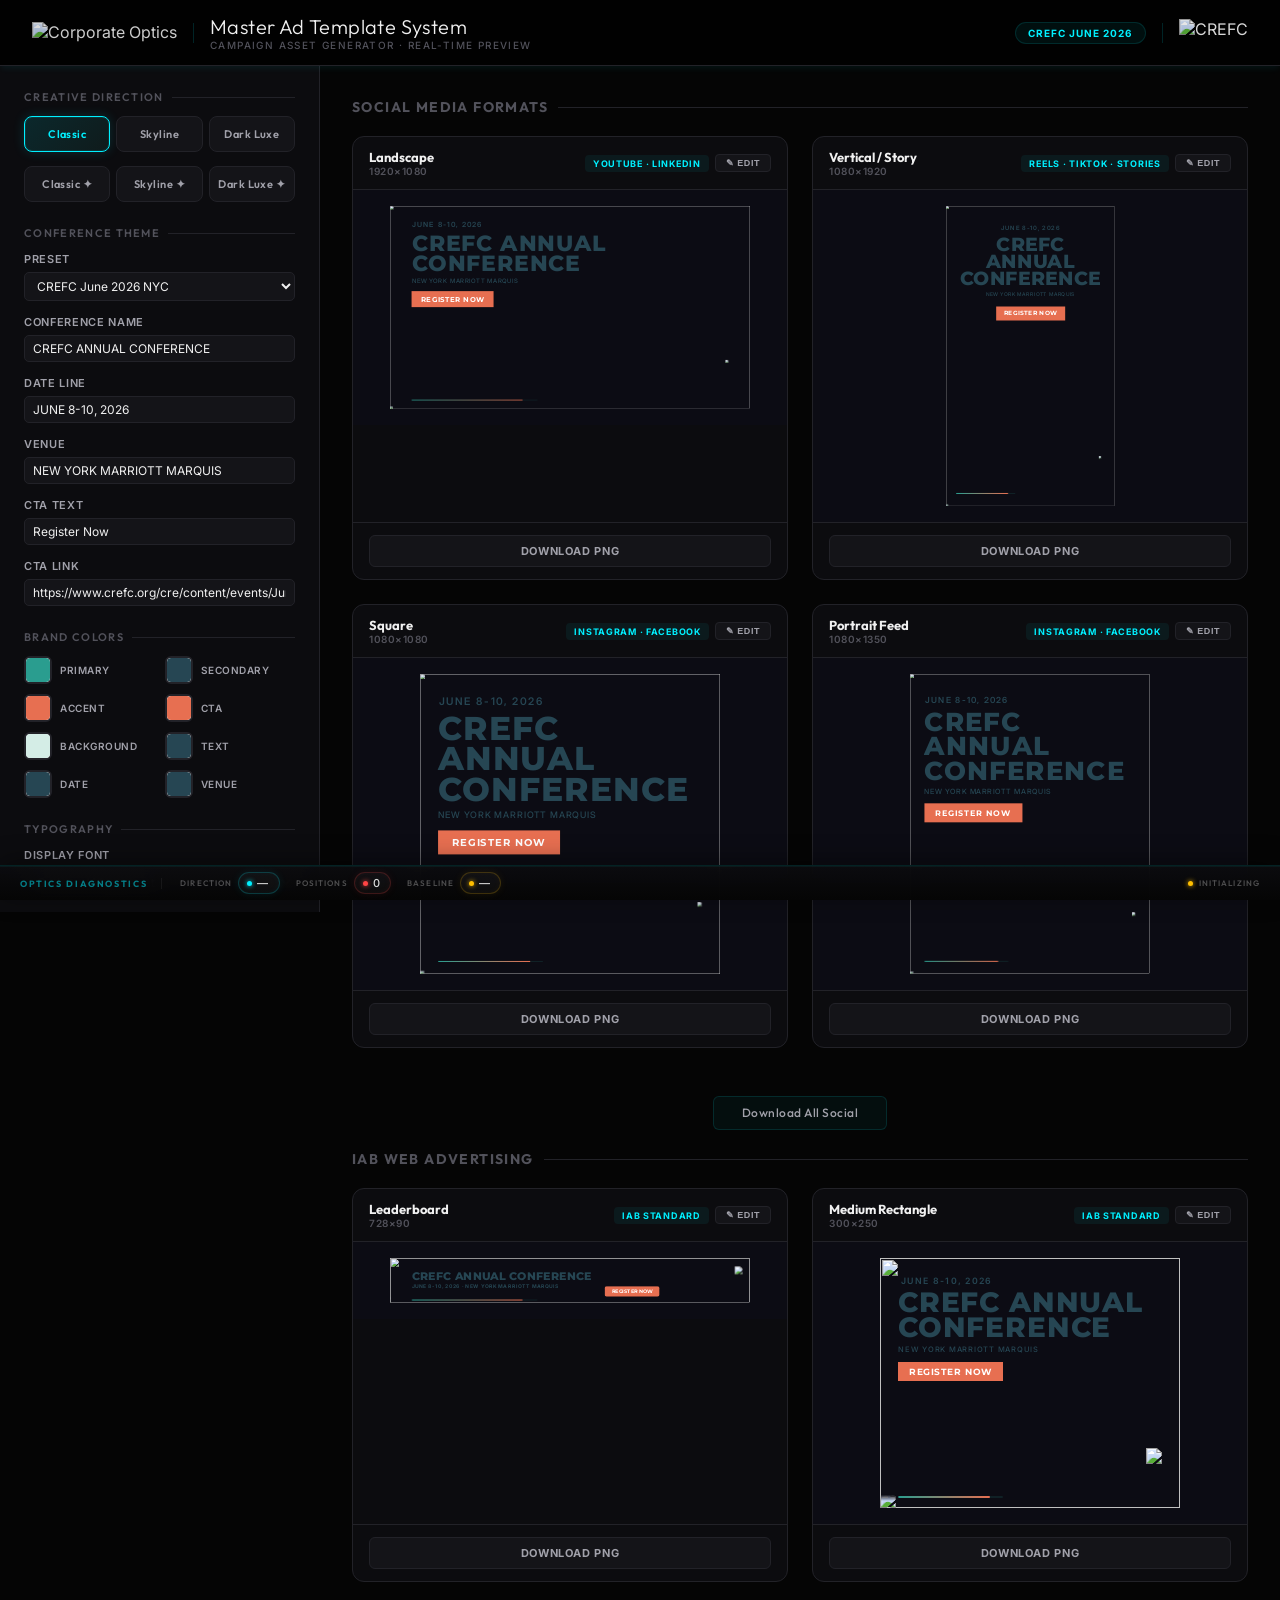
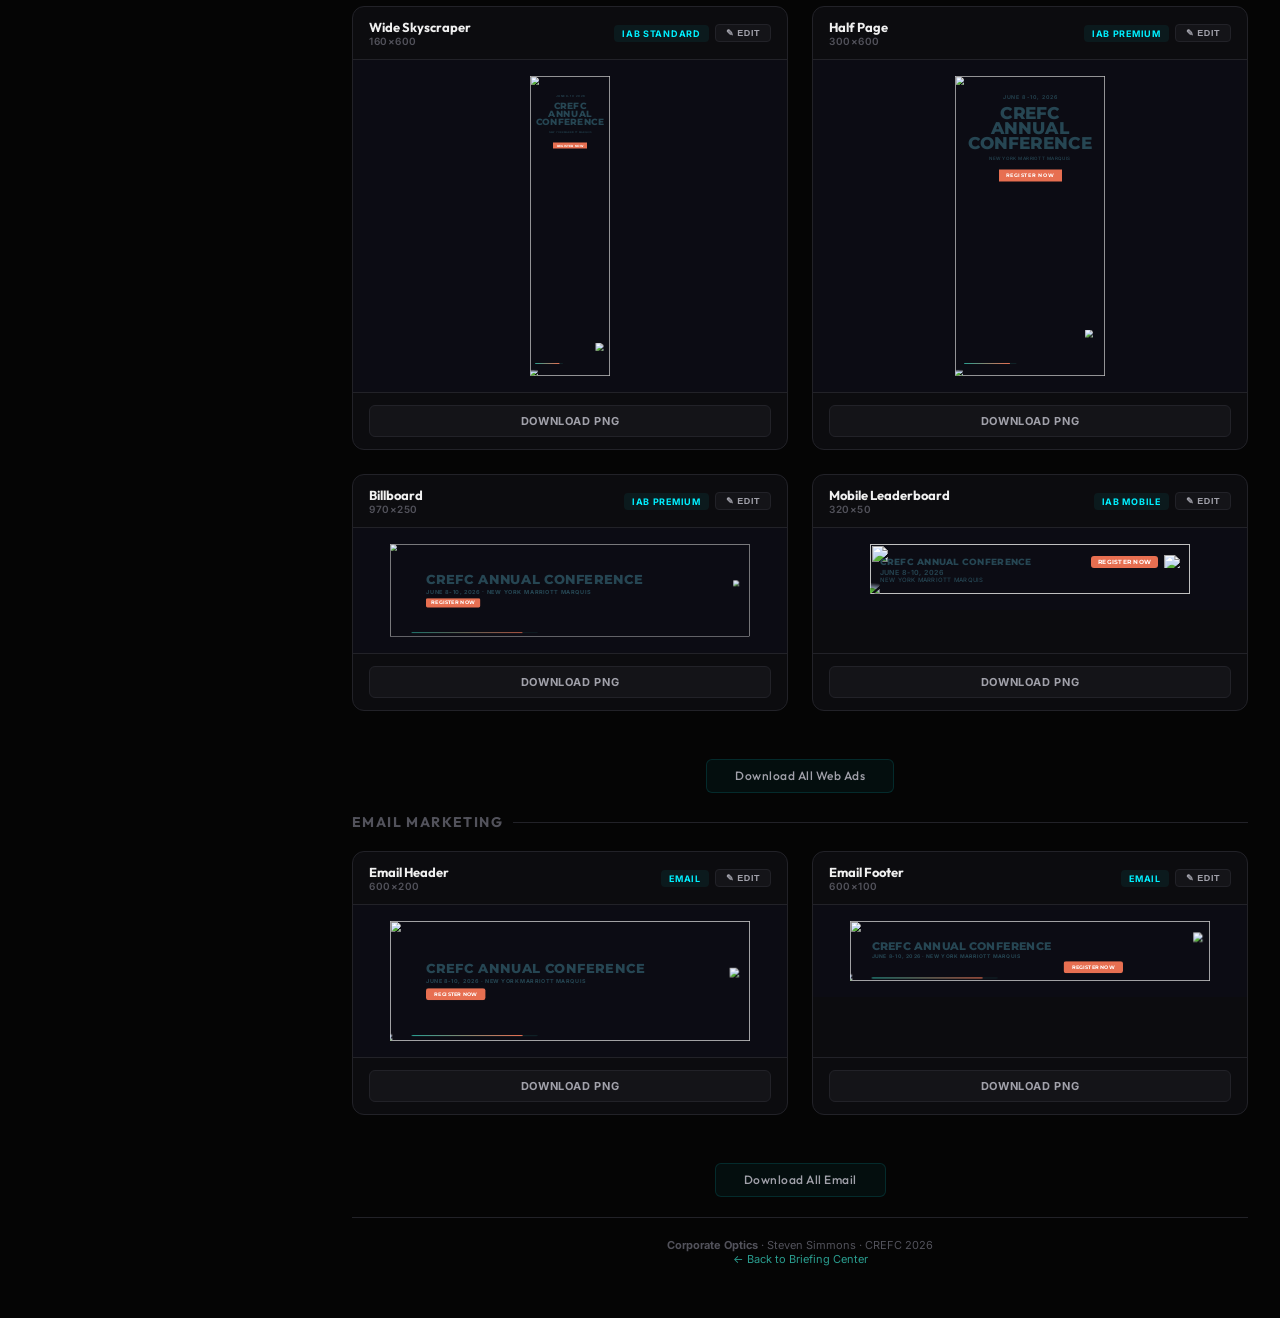
==== commit 532efa71: "fix: locally-host html2canvas/JSZip, timeout protection, remove emojis, progress bar - Switched from" ====
--- a/index.html
+++ b/index.html
@@ -8,8 +8,8 @@
   <!-- Gotham (local) + Montserrat fallback + Inter body -->
   <link rel="preconnect" href="https://fonts.googleapis.com">
   <link href="https://fonts.googleapis.com/css2?family=Inter:wght@300;400;500;600;700;800;900&family=Montserrat:ital,wght@0,100;0,200;0,300;0,400;0,500;0,600;0,700;0,800;0,900;1,400&family=Outfit:wght@200;300;400;500;600;700;800;900&display=swap" rel="stylesheet">
-  <script src="https://cdnjs.cloudflare.com/ajax/libs/html2canvas/1.4.1/html2canvas.min.js"></script>
-  <script src="https://cdnjs.cloudflare.com/ajax/libs/jszip/3.10.1/jszip.min.js"></script>
+  <script src="html2canvas.min.js"></script>
+  <script src="jszip.min.js"></script>
   <style>
     :root {
       --bg: #050505;
@@ -392,10 +392,31 @@
     }
     .save-flash { animation:saveFlash 0.6s ease; }
 
-    /* Package download progress */
-    .pkg-progress {
-      display:inline-block; font:500 11px/1 'Outfit', sans-serif;
-      color:var(--cyan); margin-left:8px;
+    /* Package progress bar */
+    .pkg-bar-wrap {
+      margin-top:8px; padding:0;
+    }
+    .pkg-bar-track {
+      width:100%; height:4px; background:rgba(255,255,255,0.06);
+      border-radius:2px; overflow:hidden;
+    }
+    .pkg-bar-fill {
+      height:100%; width:0%; border-radius:2px;
+      background:linear-gradient(90deg, var(--crefc-teal), var(--cyan));
+      transition:width 0.3s ease;
+      box-shadow:0 0 8px rgba(0,240,255,0.3);
+    }
+    .pkg-bar-label {
+      display:block; text-align:center; margin-top:4px;
+      font:500 10px/1 'Outfit', sans-serif; color:var(--text-dim);
+      letter-spacing:0.5px; text-transform:uppercase;
+    }
+
+    /* Section button active rendering state */
+    .section-dl-btn.rendering {
+      opacity:0.6; cursor:wait;
+      background:rgba(0,240,255,0.06);
+      border-color:rgba(0,240,255,0.2);
     }
 
     @media (max-width:900px) {
@@ -543,7 +564,11 @@
         <div style="height:8px;"></div>
         <button class="ctrl-btn" onclick="renderAll()">Apply Changes</button>
         <div style="height:6px;"></div>
-        <button class="ctrl-btn" onclick="downloadPackage()" id="pkgBtn" style="background:linear-gradient(135deg,rgba(0,240,255,0.08),rgba(0,200,150,0.08));border-color:rgba(0,240,255,0.15);">📦 Download Complete Package</button>
+        <button class="ctrl-btn" onclick="downloadPackage()" id="pkgBtn" style="background:linear-gradient(135deg,rgba(0,240,255,0.08),rgba(0,200,150,0.08));border-color:rgba(0,240,255,0.15);">Download Complete Package</button>
+        <div id="pkgProgress" class="pkg-bar-wrap" style="display:none;">
+          <div class="pkg-bar-track"><div class="pkg-bar-fill" id="pkgFill"></div></div>
+          <span class="pkg-bar-label" id="pkgLabel">Preparing...</span>
+        </div>
       </div>
     </aside>
 
@@ -551,13 +576,13 @@
     <main class="canvas-area">
       <h2>Social Media Formats</h2>
       <div class="ad-grid" id="socialGrid"></div>
-      <div class="section-dl"><button class="section-dl-btn" onclick="downloadSection('social')">⬇ Download All Social</button></div>
+      <div class="section-dl"><button class="section-dl-btn" onclick="downloadSection('social')">Download All Social</button></div>
       <h2>IAB Web Advertising</h2>
       <div class="ad-grid" id="webGrid"></div>
-      <div class="section-dl"><button class="section-dl-btn" onclick="downloadSection('web')">⬇ Download All Web Ads</button></div>
+      <div class="section-dl"><button class="section-dl-btn" onclick="downloadSection('web')">Download All Web Ads</button></div>
       <h2>Email Marketing</h2>
       <div class="ad-grid" id="emailGrid"></div>
-      <div class="section-dl"><button class="section-dl-btn" onclick="downloadSection('email')">⬇ Download All Email</button></div>
+      <div class="section-dl"><button class="section-dl-btn" onclick="downloadSection('email')">Download All Email</button></div>
       <div class="dashboard-footer">
         <strong>Corporate Optics</strong> · Steven Simmons · CREFC 2026<br>
         <a href="/briefings/">← Back to Briefing Center</a>
@@ -1442,20 +1467,35 @@
 }
 
 /* ── Download ────────────────────────────────────────────────── */
+/* html2canvas with timeout + CORS fallback */
+function renderWithTimeout(el, opts, ms = 30000) {
+  return Promise.race([
+    html2canvas(el, opts),
+    new Promise((_, reject) => setTimeout(() => reject(new Error('Render timeout')), ms))
+  ]);
+}
+
 async function downloadAd(id, name, w, h) {
   const el = document.getElementById(`ad-${id}`);
   if (!el) return;
   const card = el.closest('.ad-card');
   const btn = card?.querySelector('.dl-btn');
-  if (btn) { btn.textContent = '⏳ Rendering...'; }
+  if (btn) { btn.textContent = 'Rendering...'; btn.style.opacity = '0.5'; }
   try {
-    const canvas = await html2canvas(el, { width:w, height:h, scale:2, useCORS:true, backgroundColor:null, logging:false });
+    const canvas = await renderWithTimeout(el, {
+      width:w, height:h, scale:2,
+      useCORS:true, allowTaint:true,
+      backgroundColor:null, logging:false
+    });
     const link = document.createElement('a');
     link.download = `CREFC-${name.replace(/\s+/g,'-')}-${w}x${h}.png`;
     link.href = canvas.toDataURL('image/png');
     link.click();
-  } catch(e) { console.error('Download failed:', e); }
-  if (btn) { btn.textContent = 'Done'; setTimeout(() => { btn.textContent = 'Download PNG'; }, 2000); }
+    if (btn) { btn.textContent = 'Downloaded'; setTimeout(() => { btn.textContent = 'Download PNG'; btn.style.opacity = ''; }, 2000); }
+  } catch(e) {
+    console.error('Download failed:', e);
+    if (btn) { btn.textContent = 'Failed — Retry'; btn.style.opacity = ''; setTimeout(() => { btn.textContent = 'Download PNG'; }, 4000); }
+  }
 }
 
 async function downloadAll() {
@@ -1468,28 +1508,51 @@
   const specs = AD_SPECS[section];
   if (!specs) return;
   const btns = document.querySelectorAll('.section-dl-btn');
-  btns.forEach(b => b.disabled = true);
-  for (const s of specs) {
+  btns.forEach(b => { b.disabled = true; b.classList.add('rendering'); });
+
+  const sectionBtn = [...btns].find(b => b.onclick?.toString().includes(section));
+  for (let i = 0; i < specs.length; i++) {
+    const s = specs[i];
+    if (sectionBtn) sectionBtn.textContent = `Rendering ${i+1} of ${specs.length}`;
     await downloadAd(s.id, s.name, s.w, s.h);
     await new Promise(r => setTimeout(r, 500));
   }
-  btns.forEach(b => b.disabled = false);
+
+  const labels = { social:'Download All Social', web:'Download All Web Ads', email:'Download All Email' };
+  btns.forEach(b => { b.disabled = false; b.classList.remove('rendering'); });
+  if (sectionBtn) sectionBtn.textContent = labels[section] || 'Download All';
 }
 
 /* ── Render ad to blob (shared helper) ──────────────────────── */
 async function renderAdToBlob(id, w, h) {
   const el = document.getElementById(`ad-${id}`);
   if (!el) return null;
-  const canvas = await html2canvas(el, { width:w, height:h, scale:2, useCORS:true, backgroundColor:null, logging:false });
-  return new Promise(resolve => canvas.toBlob(resolve, 'image/png'));
+  try {
+    const canvas = await renderWithTimeout(el, {
+      width:w, height:h, scale:2,
+      useCORS:true, allowTaint:true,
+      backgroundColor:null, logging:false
+    });
+    return new Promise(resolve => canvas.toBlob(resolve, 'image/png'));
+  } catch(e) {
+    console.error(`Render failed for ${id}:`, e);
+    return null;
+  }
 }
 
 /* ── Download Complete Package (ZIP) ────────────────────────── */
 async function downloadPackage() {
   const btn = document.getElementById('pkgBtn');
+  const bar = document.getElementById('pkgProgress');
+  const fill = document.getElementById('pkgFill');
+  const label = document.getElementById('pkgLabel');
   const origText = btn.textContent;
+
   btn.disabled = true;
-  btn.textContent = '⏳ Rendering...';
+  btn.textContent = 'Rendering Assets...';
+  bar.style.display = 'block';
+  fill.style.width = '0%';
+  label.textContent = 'Preparing...';
 
   const zip = new JSZip();
   const cdName = { A:'Classic', B:'Skyline', C:'DarkLuxe', D:'Classic-Plus', E:'Skyline-Plus', F:'DarkLuxe-Plus' }[currentCD] || currentCD;
@@ -1501,22 +1564,29 @@
 
   let done = 0;
   const total = [...AD_SPECS.social, ...AD_SPECS.web, ...AD_SPECS.email].length;
+  let failed = 0;
 
   for (const { folder, specs } of sections) {
     const subFolder = zip.folder(folder);
     for (const s of specs) {
       done++;
-      btn.textContent = `⏳ ${done}/${total}`;
+      const pct = Math.round((done / total) * 100);
+      fill.style.width = pct + '%';
+      label.textContent = `${s.name} · ${done} of ${total}`;
+      btn.textContent = `Rendering ${done}/${total}`;
+
       const blob = await renderAdToBlob(s.id, s.w, s.h);
       if (blob) {
         const fname = `CREFC-${cdName}-${s.name.replace(/[\s\/]+/g,'-')}-${s.w}x${s.h}.png`;
         subFolder.file(fname, blob);
-      }
+      } else { failed++; }
       await new Promise(r => setTimeout(r, 200));
     }
   }
 
-  btn.textContent = '📦 Zipping...';
+  btn.textContent = 'Packaging ZIP...';
+  fill.style.width = '100%';
+  label.textContent = 'Compressing...';
   const content = await zip.generateAsync({ type:'blob' });
   const link = document.createElement('a');
   link.download = `CREFC-${cdName}-Package.zip`;
@@ -1524,9 +1594,10 @@
   link.click();
   URL.revokeObjectURL(link.href);
 
-  btn.textContent = '✅ Done';
+  label.textContent = failed > 0 ? `Complete · ${failed} failed` : 'Complete';
+  btn.textContent = 'Package Downloaded';
   btn.disabled = false;
-  setTimeout(() => { btn.textContent = origText; }, 3000);
+  setTimeout(() => { btn.textContent = origText; bar.style.display = 'none'; }, 4000);
 }
 
 function saveTheme() {
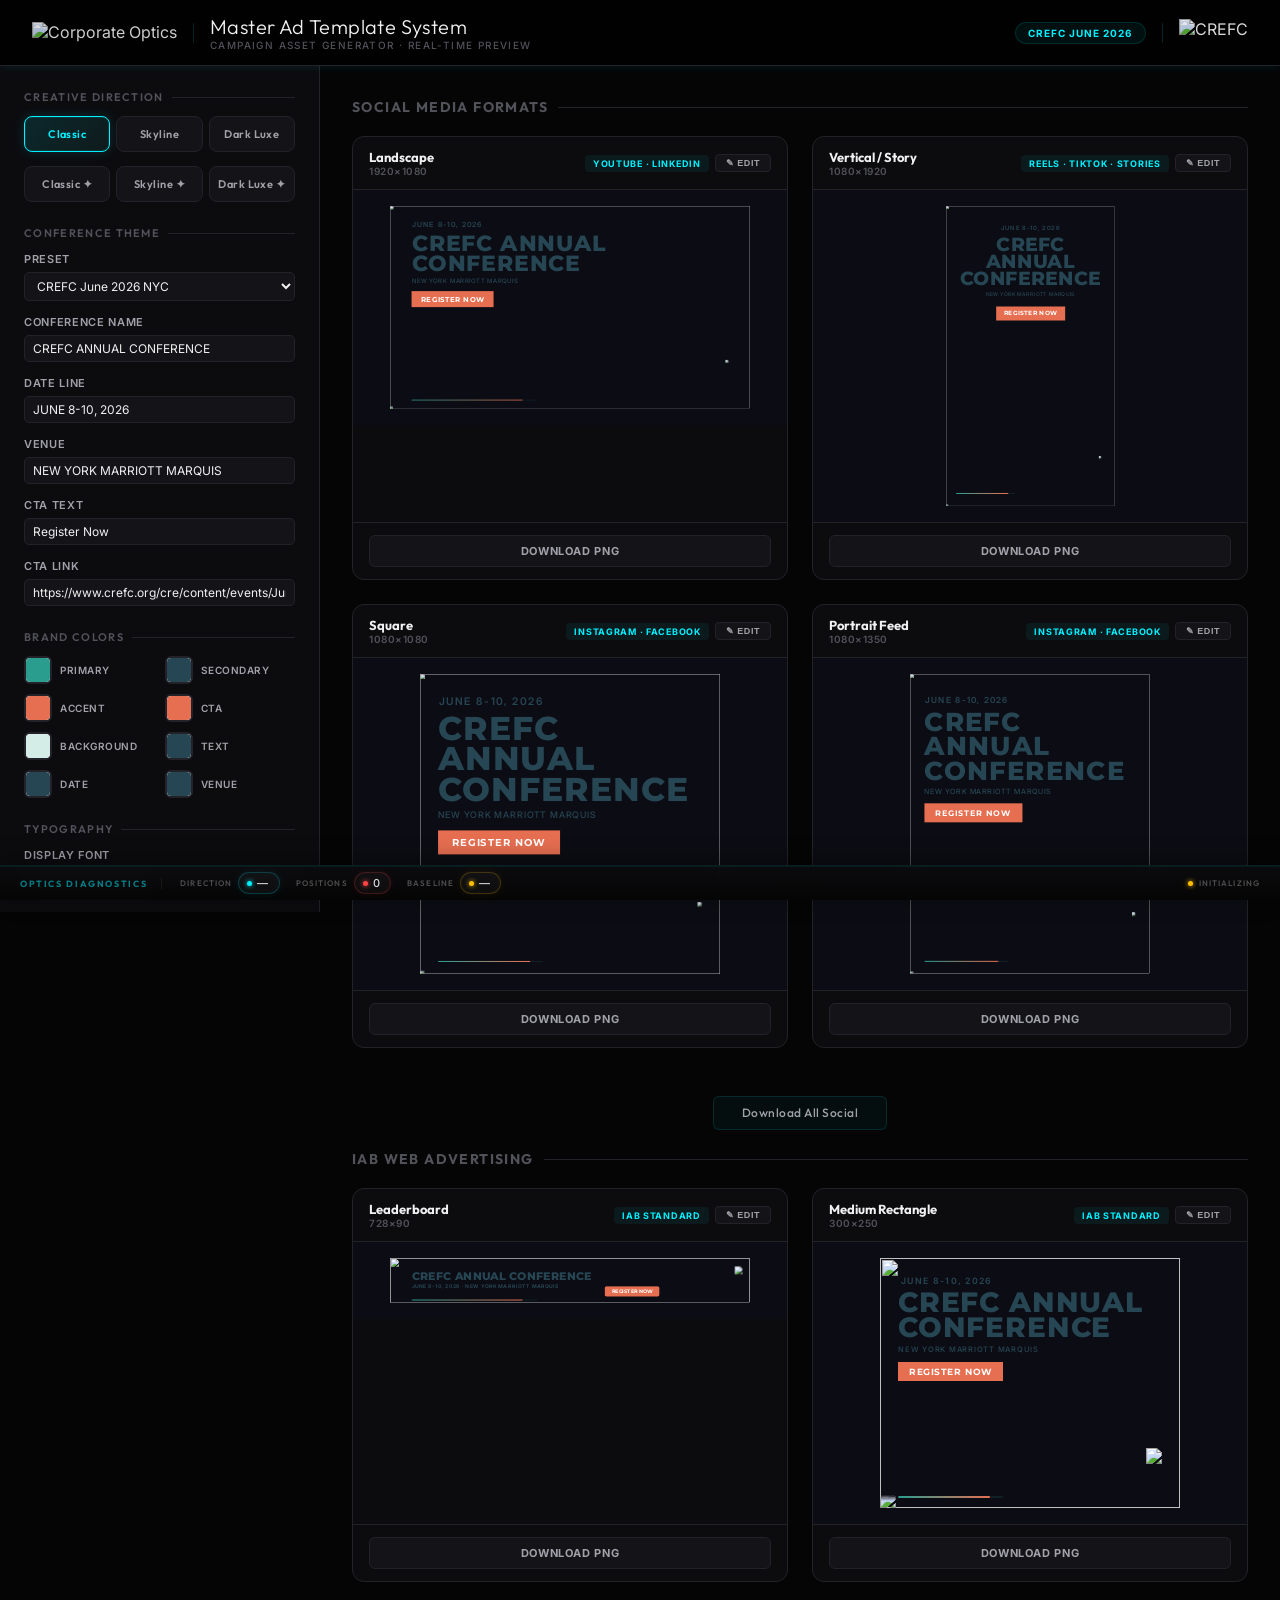
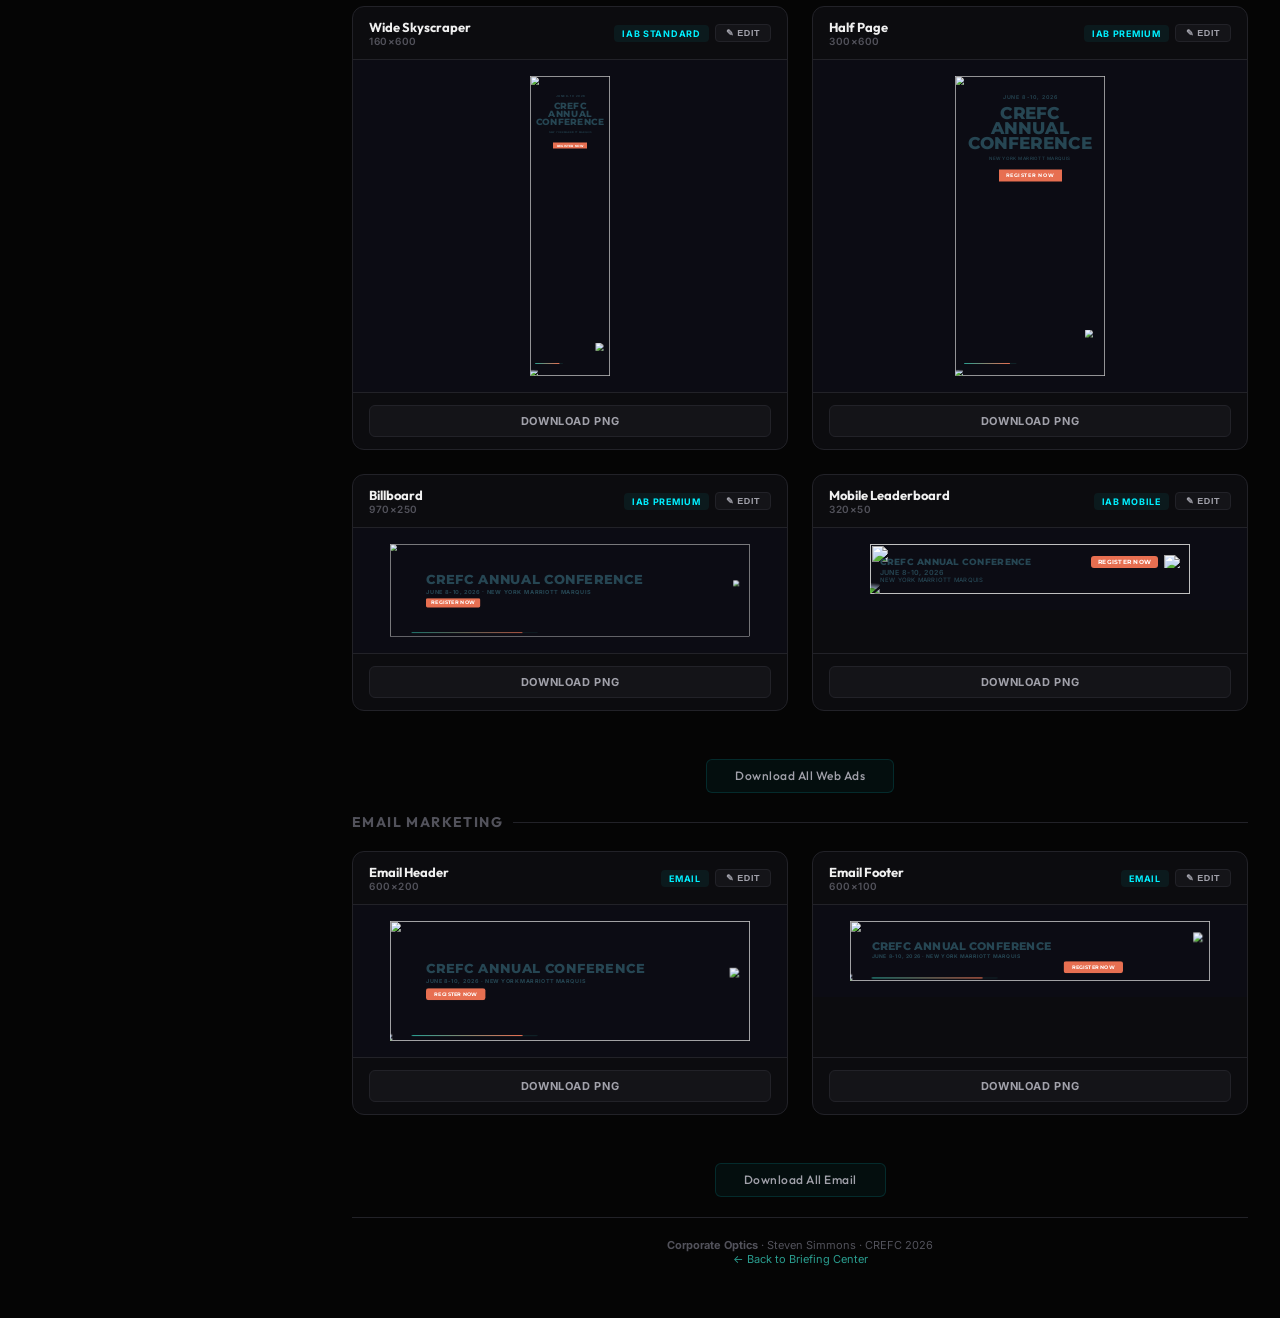
==== commit 4e67af5f: "fix: unscale ad elements before html2canvas capture Root cause: ads are full-size (e.g. 1080x1080) w" ====
--- a/index.html
+++ b/index.html
@@ -1467,7 +1467,7 @@
 }
 
 /* ── Download ────────────────────────────────────────────────── */
-/* html2canvas with timeout + CORS fallback */
+/* html2canvas with timeout */
 function renderWithTimeout(el, opts, ms = 30000) {
   return Promise.race([
     html2canvas(el, opts),
@@ -1475,16 +1475,53 @@
   ]);
 }
 
+/*
+ * Temporarily "unscale" the ad for capture:
+ * The ad element (ad-${id}) is full-size (e.g. 1080×1080)
+ * but lives inside a scaled-down wrapper for preview.
+ * html2canvas respects CSS transforms, so we must remove them
+ * before capture and restore after.
+ */
+function prepareForCapture(el) {
+  const scaleWrap = el.parentElement;         // div with transform:scale(...)
+  const overflowWrap = scaleWrap?.parentElement; // div with overflow:hidden, small dims
+  const saved = {};
+  if (scaleWrap) {
+    saved.scaleTransform = scaleWrap.style.transform;
+    scaleWrap.style.transform = 'none';
+  }
+  if (overflowWrap) {
+    saved.overflowW = overflowWrap.style.width;
+    saved.overflowH = overflowWrap.style.height;
+    saved.overflow  = overflowWrap.style.overflow;
+    overflowWrap.style.width  = el.style.width;
+    overflowWrap.style.height = el.style.height;
+    overflowWrap.style.overflow = 'hidden';
+  }
+  return { scaleWrap, overflowWrap, saved };
+}
+
+function restoreAfterCapture({ scaleWrap, overflowWrap, saved }) {
+  if (scaleWrap)    scaleWrap.style.transform = saved.scaleTransform;
+  if (overflowWrap) {
+    overflowWrap.style.width    = saved.overflowW;
+    overflowWrap.style.height   = saved.overflowH;
+    overflowWrap.style.overflow = saved.overflow;
+  }
+}
+
 async function downloadAd(id, name, w, h) {
   const el = document.getElementById(`ad-${id}`);
   if (!el) return;
   const card = el.closest('.ad-card');
-  const btn = card?.querySelector('.dl-btn');
+  const btn = card?.querySelector('.ad-card-actions > .dl-btn');
   if (btn) { btn.textContent = 'Rendering...'; btn.style.opacity = '0.5'; }
+
+  const ctx = prepareForCapture(el);
   try {
     const canvas = await renderWithTimeout(el, {
       width:w, height:h, scale:2,
-      useCORS:true, allowTaint:true,
+      useCORS:true,
       backgroundColor:null, logging:false
     });
     const link = document.createElement('a');
@@ -1495,6 +1532,8 @@
   } catch(e) {
     console.error('Download failed:', e);
     if (btn) { btn.textContent = 'Failed — Retry'; btn.style.opacity = ''; setTimeout(() => { btn.textContent = 'Download PNG'; }, 4000); }
+  } finally {
+    restoreAfterCapture(ctx);
   }
 }
 
@@ -1527,16 +1566,19 @@
 async function renderAdToBlob(id, w, h) {
   const el = document.getElementById(`ad-${id}`);
   if (!el) return null;
+  const ctx = prepareForCapture(el);
   try {
     const canvas = await renderWithTimeout(el, {
       width:w, height:h, scale:2,
-      useCORS:true, allowTaint:true,
+      useCORS:true,
       backgroundColor:null, logging:false
     });
     return new Promise(resolve => canvas.toBlob(resolve, 'image/png'));
   } catch(e) {
     console.error(`Render failed for ${id}:`, e);
     return null;
+  } finally {
+    restoreAfterCapture(ctx);
   }
 }
 
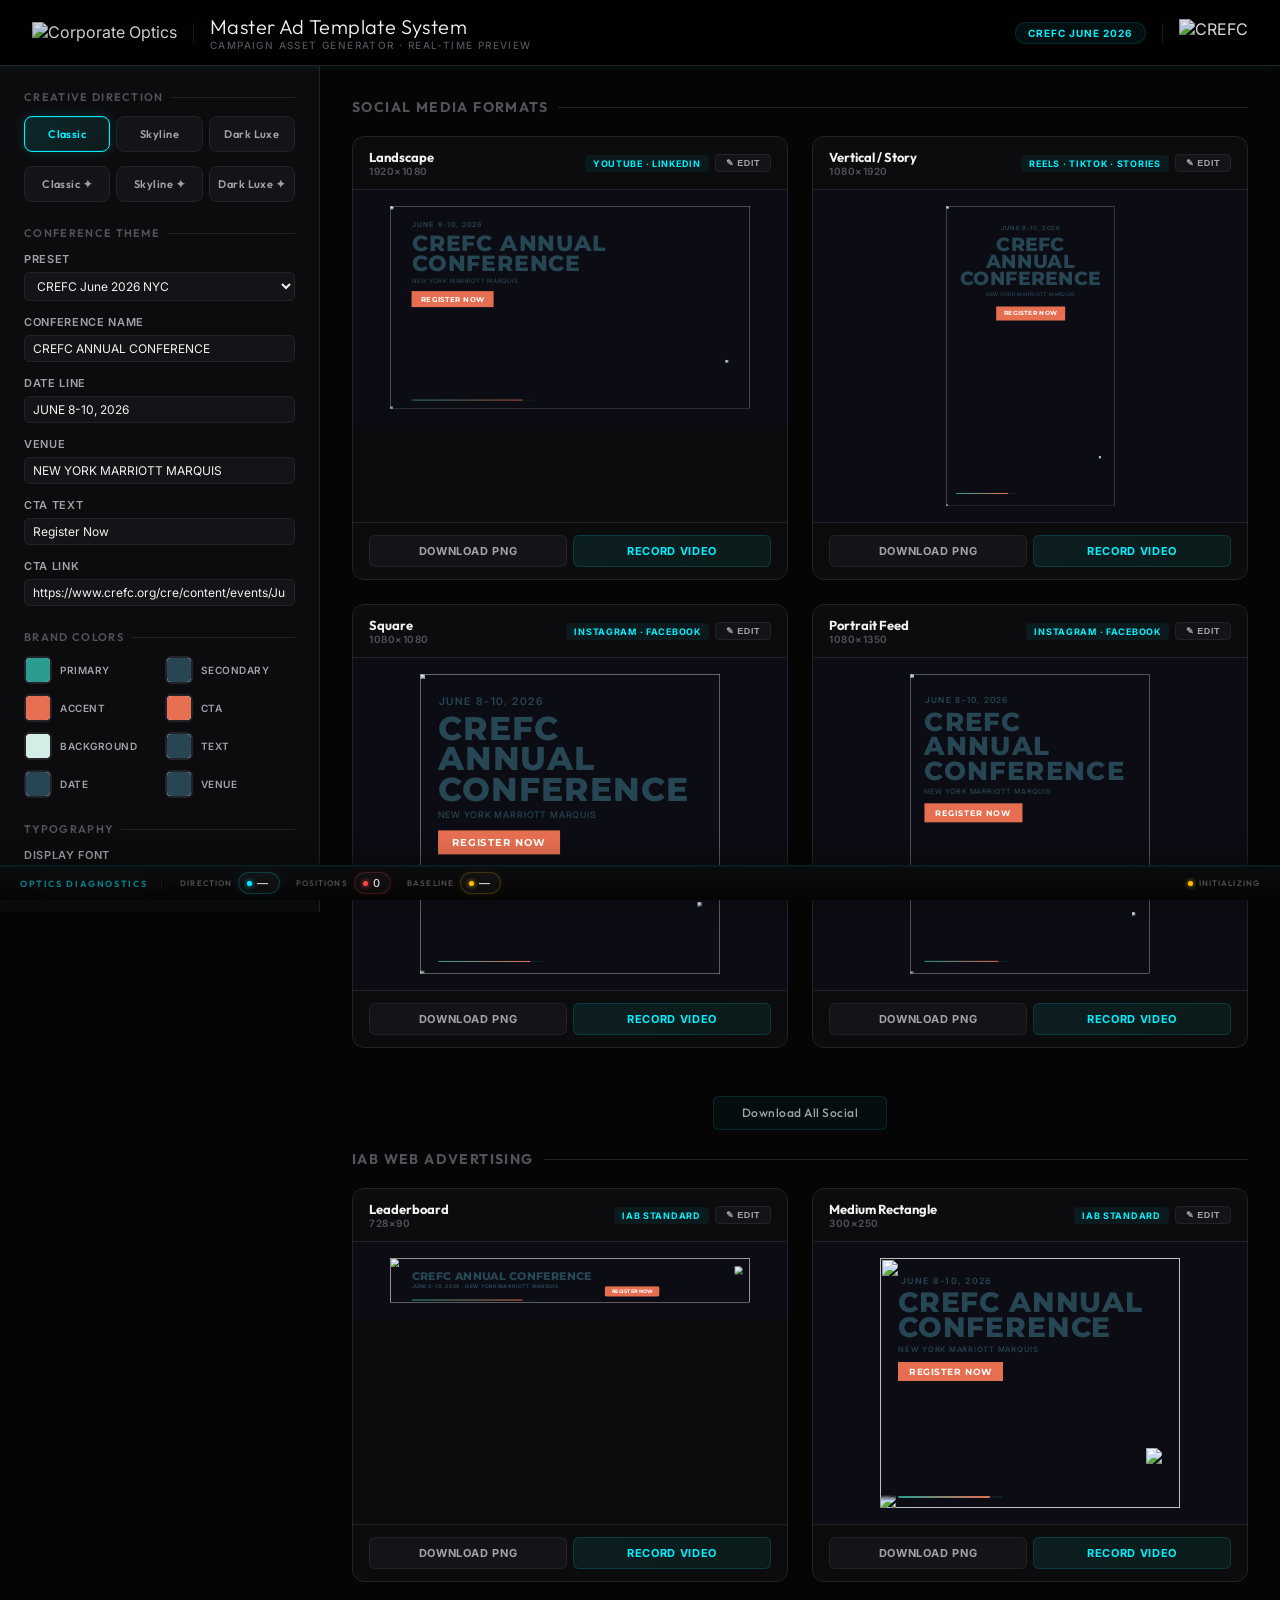
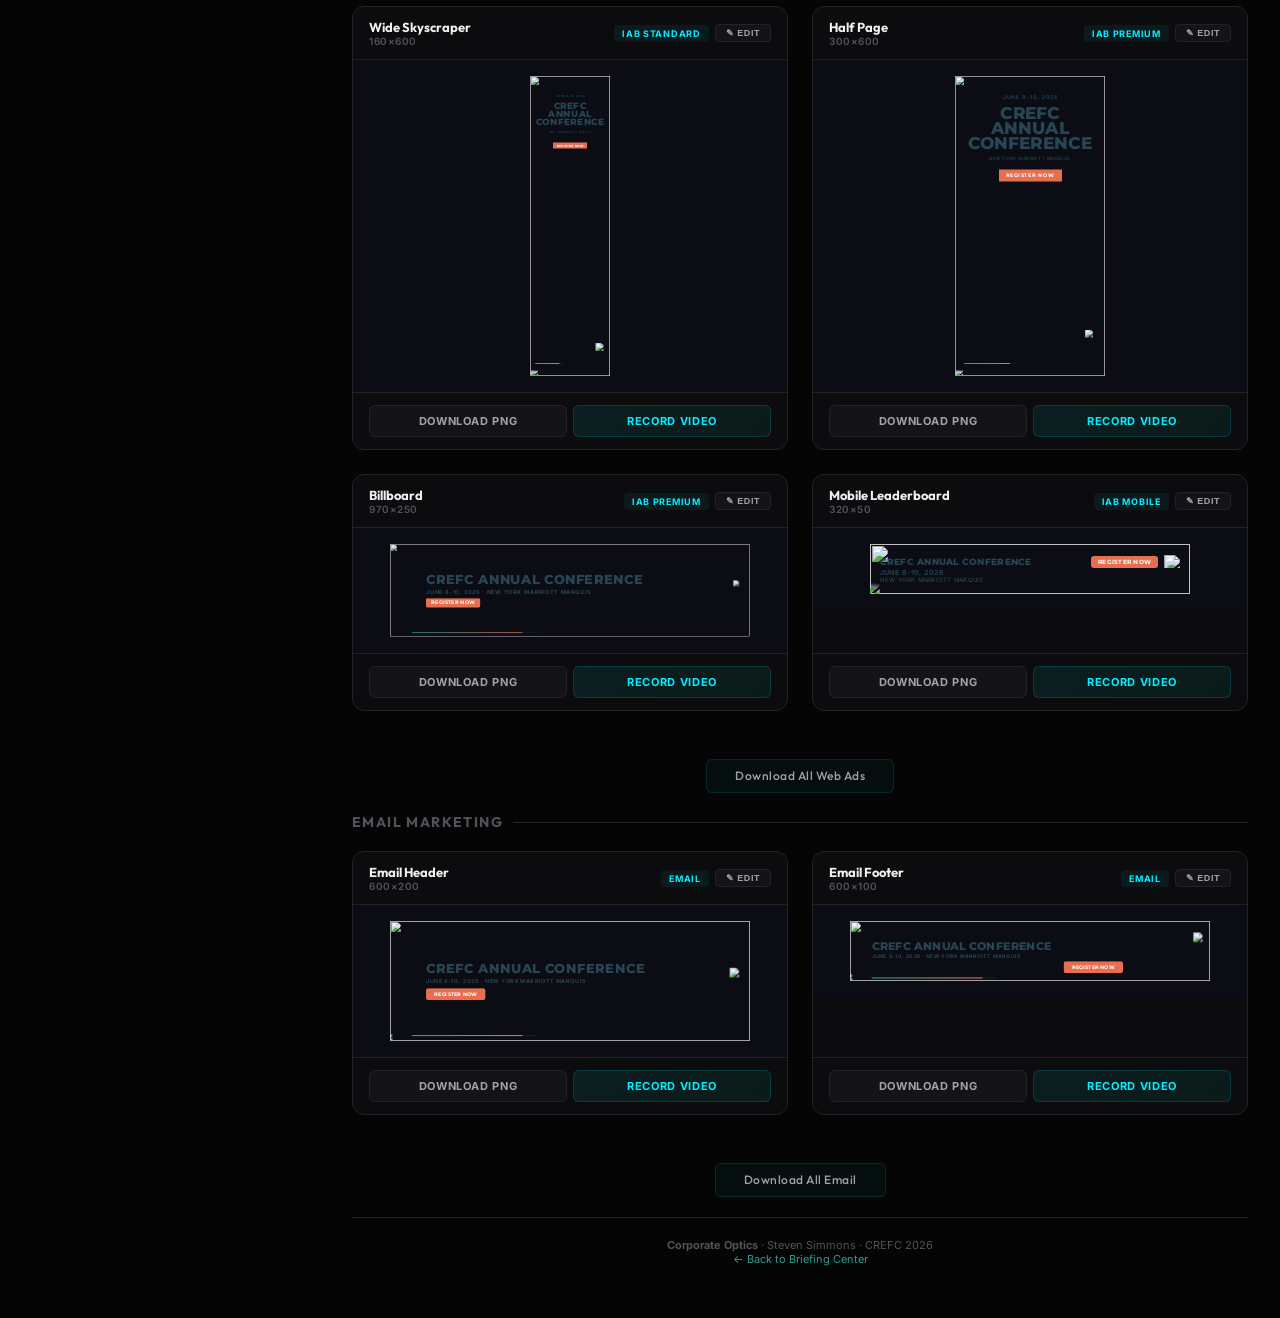
==== commit 62f5991f: "feat: add Record Video button — captures CSS animations as WebM Ads have rich CSS animations (entry " ====
--- a/index.html
+++ b/index.html
@@ -1449,8 +1449,9 @@
           <button class="dl-btn" onclick="resetFormatTx('${spec.id}')" style="flex:0 0 auto;background:#333;color:#999;font-weight:600;">↺ Reset</button>
         </div>
       </div>
-      <div class="ad-card-actions">
-        <button class="dl-btn" onclick="downloadAd('${spec.id}','${spec.name}',${spec.w},${spec.h})">Download PNG</button>
+      <div class="ad-card-actions" style="display:flex;gap:6px;">
+        <button class="dl-btn" style="flex:1;" onclick="downloadAd('${spec.id}','${spec.name}',${spec.w},${spec.h})">Download PNG</button>
+        <button class="dl-btn" style="flex:1;background:linear-gradient(135deg,rgba(0,240,255,0.08),rgba(0,200,150,0.08));border-color:rgba(0,240,255,0.15);color:var(--cyan);" onclick="recordAd('${spec.id}','${spec.name}',${spec.w},${spec.h})">Record Video</button>
       </div>
     </div>`;
 }
@@ -1580,6 +1581,120 @@
   } finally {
     restoreAfterCapture(ctx);
   }
+}
+/* ── Record Video (captures CSS animations as WebM) ─────────── */
+const RECORD_DURATION = 5000;  // 5 seconds — captures all entry animations + drift
+const RECORD_FPS = 12;         // frames per second for html2canvas snapshots
+
+async function recordAd(id, name, w, h) {
+  const el = document.getElementById(`ad-${id}`);
+  if (!el) return;
+  const card = el.closest('.ad-card');
+  const actions = card?.querySelector('.ad-card-actions');
+  const allBtns = actions?.querySelectorAll('.dl-btn');
+  const vidBtn = allBtns?.[1]; // 2nd button in actions = Record Video
+  const pngBtn = allBtns?.[0]; // 1st button = Download PNG
+  if (vidBtn) { vidBtn.textContent = 'Preparing...'; vidBtn.style.opacity = '0.6'; }
+
+  // Disable buttons during recording
+  allBtns?.forEach(b => b.disabled = true);
+
+  // 1) Unscale for full-resolution capture
+  const ctx = prepareForCapture(el);
+
+  // 2) Create offscreen canvas at full ad resolution
+  const recCanvas = document.createElement('canvas');
+  recCanvas.width = w;
+  recCanvas.height = h;
+  const recCtx = recCanvas.getContext('2d');
+
+  // 3) Set up MediaRecorder on canvas stream
+  const stream = recCanvas.captureStream(0); // 0 = manual frame control
+  const mimeType = MediaRecorder.isTypeSupported('video/webm;codecs=vp9')
+    ? 'video/webm;codecs=vp9'
+    : 'video/webm;codecs=vp8';
+  const recorder = new MediaRecorder(stream, { mimeType, videoBitsPerSecond: 4000000 });
+  const chunks = [];
+  recorder.ondataavailable = e => { if (e.data.size > 0) chunks.push(e.data); };
+
+  // 4) Restart CSS animations by cloning in place
+  restartAnimations(el);
+
+  // 5) Start recording
+  recorder.start();
+  const startTime = performance.now();
+  const frameInterval = 1000 / RECORD_FPS;
+  let lastFrameTime = 0;
+  let frameCount = 0;
+
+  await new Promise((resolve) => {
+    async function captureFrame(timestamp) {
+      const elapsed = performance.now() - startTime;
+
+      // Update button with recording progress
+      if (vidBtn) {
+        const sec = (elapsed / 1000).toFixed(1);
+        const total = (RECORD_DURATION / 1000).toFixed(1);
+        vidBtn.textContent = `Recording ${sec}s / ${total}s`;
+      }
+
+      if (elapsed >= RECORD_DURATION) {
+        resolve();
+        return;
+      }
+
+      // Throttle to target FPS
+      if (timestamp - lastFrameTime >= frameInterval) {
+        lastFrameTime = timestamp;
+        try {
+          const snapshot = await html2canvas(el, {
+            width: w, height: h, scale: 1,
+            useCORS: true, backgroundColor: null, logging: false
+          });
+          recCtx.clearRect(0, 0, w, h);
+          recCtx.drawImage(snapshot, 0, 0, w, h);
+          stream.getVideoTracks()[0].requestFrame();
+          frameCount++;
+        } catch (e) {
+          console.warn('Frame capture error:', e);
+        }
+      }
+
+      requestAnimationFrame(captureFrame);
+    }
+    requestAnimationFrame(captureFrame);
+  });
+
+  // 6) Stop recording and download
+  recorder.stop();
+  await new Promise(r => { recorder.onstop = r; });
+
+  const blob = new Blob(chunks, { type: mimeType });
+  const url = URL.createObjectURL(blob);
+  const link = document.createElement('a');
+  link.download = `CREFC-${name.replace(/\s+/g, '-')}-${w}x${h}.webm`;
+  link.href = url;
+  link.click();
+  URL.revokeObjectURL(url);
+
+  // 7) Restore preview scale
+  restoreAfterCapture(ctx);
+  if (vidBtn) {
+    vidBtn.textContent = `Done (${frameCount} frames)`;
+    vidBtn.style.opacity = '';
+    setTimeout(() => { vidBtn.textContent = 'Record Video'; }, 3000);
+  }
+  allBtns?.forEach(b => b.disabled = false);
+
+  console.log(`Recorded ${frameCount} frames, ${(blob.size/1024).toFixed(0)}KB, ${mimeType}`);
+}
+
+/* Restart all CSS animations inside an element */
+function restartAnimations(el) {
+  el.getAnimations({ subtree: true }).forEach(anim => {
+    anim.cancel();
+    anim.play();
+  });
 }
 
 /* ── Download Complete Package (ZIP) ────────────────────────── */
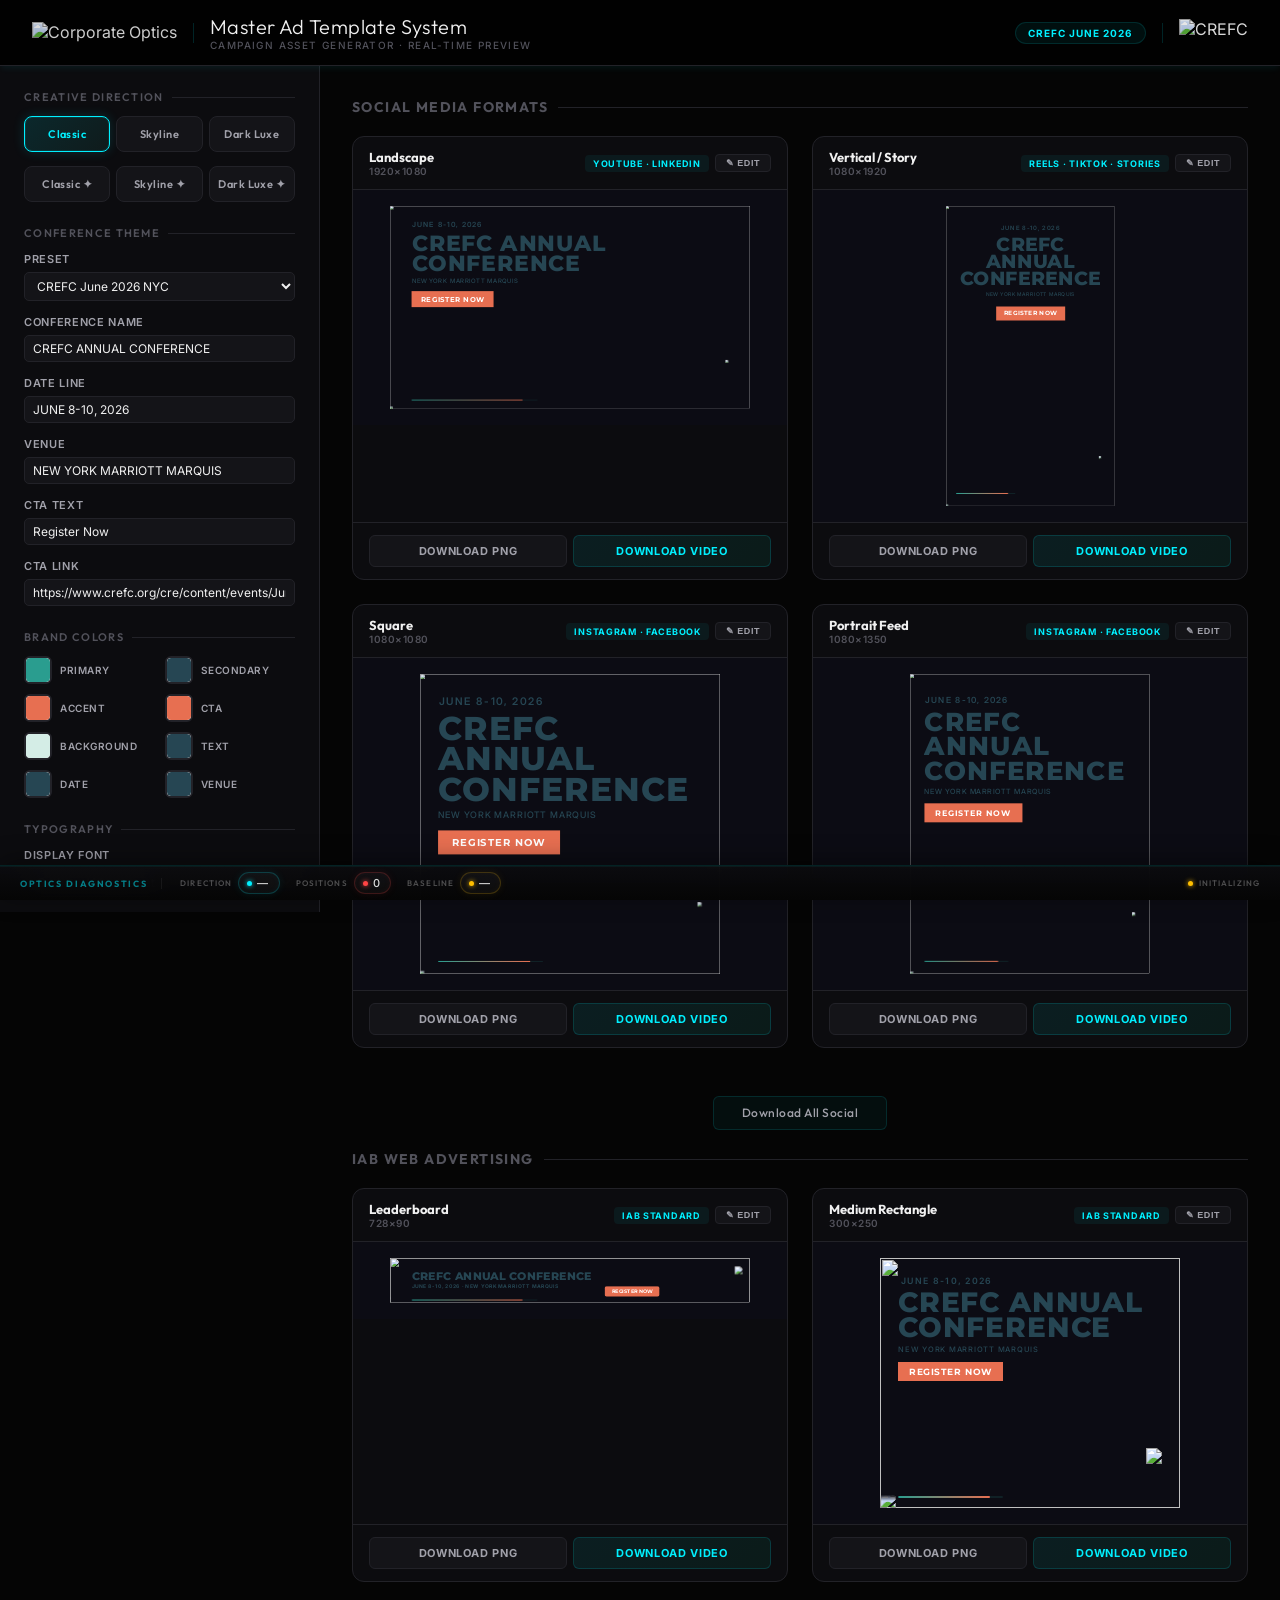
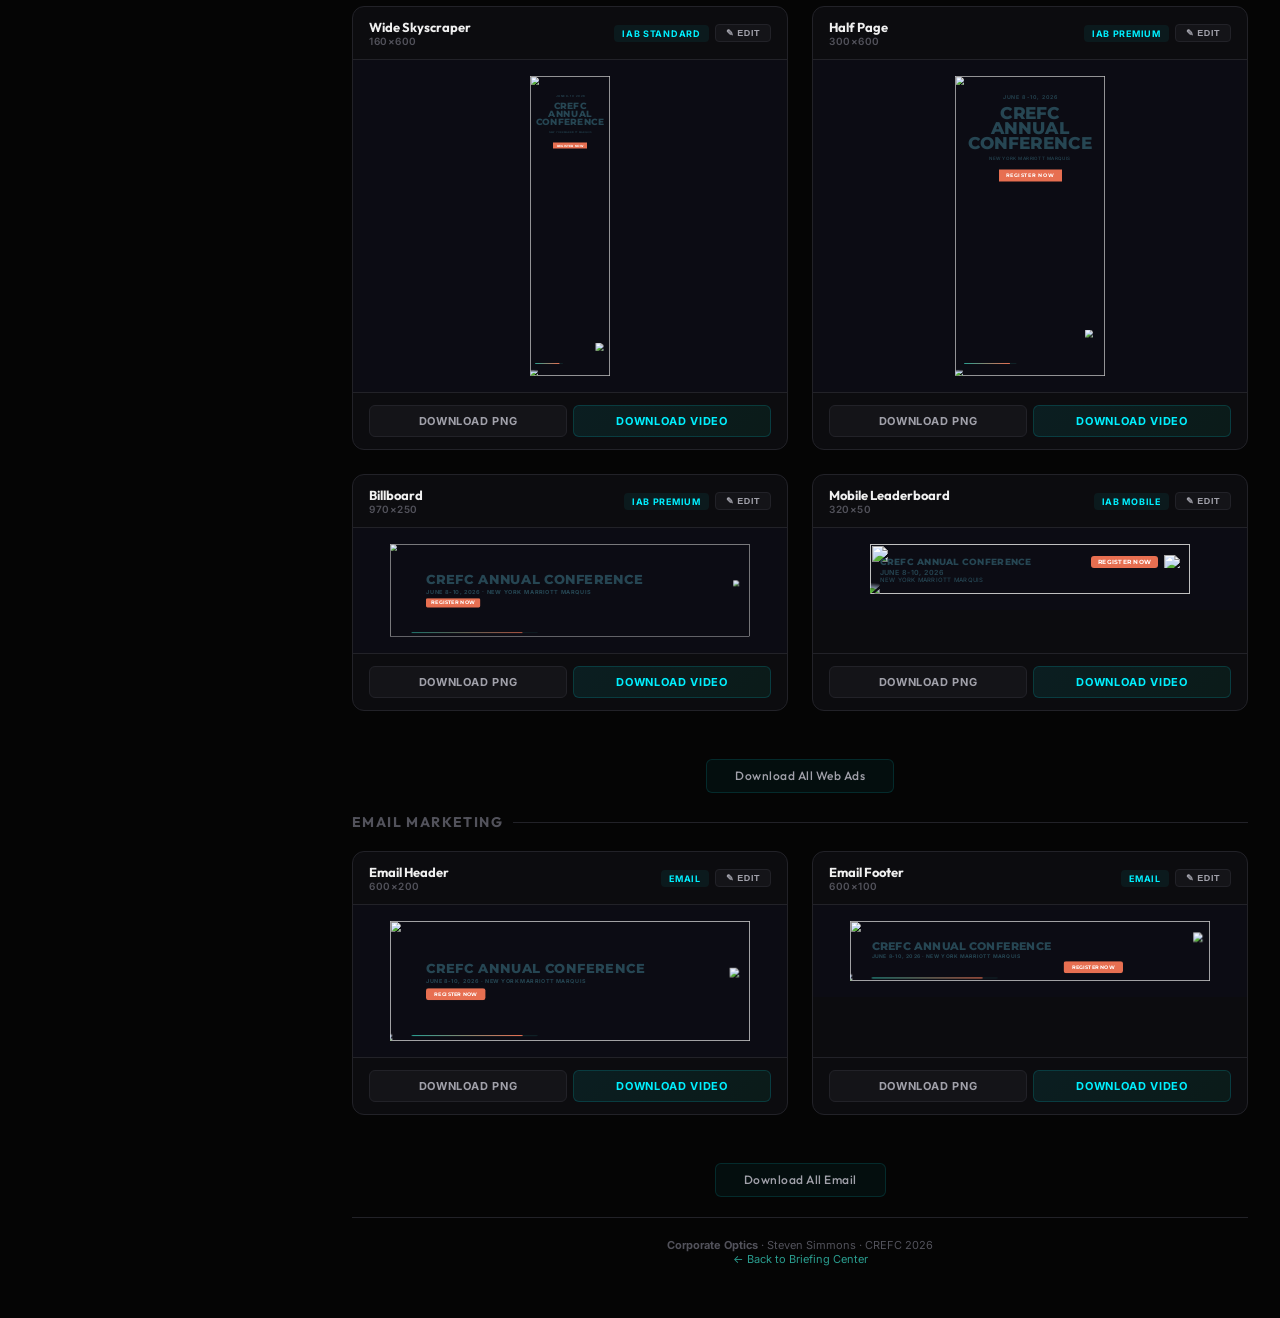
==== commit 4eb20b44: "feat: replace broken html2canvas video with ffmpeg-based MP4 export Old approach: html2canvas frame-" ====
--- a/index.html
+++ b/index.html
@@ -1451,7 +1451,7 @@
       </div>
       <div class="ad-card-actions" style="display:flex;gap:6px;">
         <button class="dl-btn" style="flex:1;" onclick="downloadAd('${spec.id}','${spec.name}',${spec.w},${spec.h})">Download PNG</button>
-        <button class="dl-btn" style="flex:1;background:linear-gradient(135deg,rgba(0,240,255,0.08),rgba(0,200,150,0.08));border-color:rgba(0,240,255,0.15);color:var(--cyan);" onclick="recordAd('${spec.id}','${spec.name}',${spec.w},${spec.h})">Record Video</button>
+        <button class="dl-btn" style="flex:1;background:linear-gradient(135deg,rgba(0,240,255,0.08),rgba(0,200,150,0.08));border-color:rgba(0,240,255,0.15);color:var(--cyan);" onclick="recordAd('${spec.id}','${spec.name}',${spec.w},${spec.h})">Download Video</button>
       </div>
     </div>`;
 }
@@ -1582,119 +1582,93 @@
     restoreAfterCapture(ctx);
   }
 }
-/* ── Record Video (captures CSS animations as WebM) ─────────── */
-const RECORD_DURATION = 5000;  // 5 seconds — captures all entry animations + drift
-const RECORD_FPS = 12;         // frames per second for html2canvas snapshots
+/* ── Video Export ────────────────────────────────────────────── */
+/* Maps social ad IDs to pre-rendered video files + API route   */
+const VIDEO_MAP = {
+  '16x9': 'CREFC-Landscape-16x9-1920x1080.mp4',
+  '9x16': 'CREFC-Vertical-9x16-1080x1920.mp4',
+  '1x1':  'CREFC-Square-1x1-1080x1080.mp4',
+  '4x5':  'CREFC-Portrait-4x5-1080x1350.mp4',
+};
+const SOCIAL_IDS = new Set(Object.keys(VIDEO_MAP));
 
 async function recordAd(id, name, w, h) {
-  const el = document.getElementById(`ad-${id}`);
-  if (!el) return;
-  const card = el.closest('.ad-card');
+  const card = document.getElementById(`ad-${id}`)?.closest('.ad-card');
   const actions = card?.querySelector('.ad-card-actions');
   const allBtns = actions?.querySelectorAll('.dl-btn');
-  const vidBtn = allBtns?.[1]; // 2nd button in actions = Record Video
-  const pngBtn = allBtns?.[0]; // 1st button = Download PNG
-  if (vidBtn) { vidBtn.textContent = 'Preparing...'; vidBtn.style.opacity = '0.6'; }
-
-  // Disable buttons during recording
+  const vidBtn = allBtns?.[1];
+  if (!vidBtn) return;
+
+  // Only social formats have video
+  if (!SOCIAL_IDS.has(id)) {
+    vidBtn.textContent = 'PNG only for this size';
+    setTimeout(() => { vidBtn.textContent = 'Download Video'; }, 2000);
+    return;
+  }
+
+  vidBtn.textContent = 'Generating...';
+  vidBtn.style.opacity = '0.6';
   allBtns?.forEach(b => b.disabled = true);
 
-  // 1) Unscale for full-resolution capture
-  const ctx = prepareForCapture(el);
-
-  // 2) Create offscreen canvas at full ad resolution
-  const recCanvas = document.createElement('canvas');
-  recCanvas.width = w;
-  recCanvas.height = h;
-  const recCtx = recCanvas.getContext('2d');
-
-  // 3) Set up MediaRecorder on canvas stream
-  const stream = recCanvas.captureStream(0); // 0 = manual frame control
-  const mimeType = MediaRecorder.isTypeSupported('video/webm;codecs=vp9')
-    ? 'video/webm;codecs=vp9'
-    : 'video/webm;codecs=vp8';
-  const recorder = new MediaRecorder(stream, { mimeType, videoBitsPerSecond: 4000000 });
-  const chunks = [];
-  recorder.ondataavailable = e => { if (e.data.size > 0) chunks.push(e.data); };
-
-  // 4) Restart CSS animations by cloning in place
-  restartAnimations(el);
-
-  // 5) Start recording
-  recorder.start();
-  const startTime = performance.now();
-  const frameInterval = 1000 / RECORD_FPS;
-  let lastFrameTime = 0;
-  let frameCount = 0;
-
-  await new Promise((resolve) => {
-    async function captureFrame(timestamp) {
-      const elapsed = performance.now() - startTime;
-
-      // Update button with recording progress
-      if (vidBtn) {
-        const sec = (elapsed / 1000).toFixed(1);
-        const total = (RECORD_DURATION / 1000).toFixed(1);
-        vidBtn.textContent = `Recording ${sec}s / ${total}s`;
-      }
-
-      if (elapsed >= RECORD_DURATION) {
-        resolve();
-        return;
-      }
-
-      // Throttle to target FPS
-      if (timestamp - lastFrameTime >= frameInterval) {
-        lastFrameTime = timestamp;
-        try {
-          const snapshot = await html2canvas(el, {
-            width: w, height: h, scale: 1,
-            useCORS: true, backgroundColor: null, logging: false
-          });
-          recCtx.clearRect(0, 0, w, h);
-          recCtx.drawImage(snapshot, 0, 0, w, h);
-          stream.getVideoTracks()[0].requestFrame();
-          frameCount++;
-        } catch (e) {
-          console.warn('Frame capture error:', e);
+  try {
+    // 1. Try API route (dynamic generation with current theme)
+    const theme = getTheme();
+    const resp = await fetch('/api/crefc/export-video', {
+      method: 'POST',
+      headers: { 'Content-Type': 'application/json' },
+      body: JSON.stringify({
+        ratio: id,
+        theme: {
+          confName:  theme.confName,
+          confDate:  theme.confDate,
+          confVenue: theme.confVenue,
+          ctaText:   theme.ctaText,
+          ctaColor:  theme.cta,
         }
-      }
-
-      requestAnimationFrame(captureFrame);
-    }
-    requestAnimationFrame(captureFrame);
-  });
-
-  // 6) Stop recording and download
-  recorder.stop();
-  await new Promise(r => { recorder.onstop = r; });
-
-  const blob = new Blob(chunks, { type: mimeType });
-  const url = URL.createObjectURL(blob);
-  const link = document.createElement('a');
-  link.download = `CREFC-${name.replace(/\s+/g, '-')}-${w}x${h}.webm`;
-  link.href = url;
-  link.click();
+      })
+    });
+
+    if (resp.ok) {
+      vidBtn.textContent = 'Downloading...';
+      const blob = await resp.blob();
+      triggerDownload(blob, `CREFC-${name.replace(/\s+/g,'-')}-${w}x${h}.mp4`, 'video/mp4');
+      vidBtn.textContent = 'Done';
+      vidBtn.style.opacity = '';
+      setTimeout(() => { vidBtn.textContent = 'Download Video'; }, 3000);
+      allBtns?.forEach(b => b.disabled = false);
+      return;
+    }
+    console.warn('API returned', resp.status, '— falling back to pre-rendered');
+  } catch (e) {
+    console.warn('API unavailable — using pre-rendered video:', e.message);
+  }
+
+  // 2. Fallback: serve pre-rendered static file
+  vidBtn.textContent = 'Downloading...';
+  try {
+    const staticUrl = `/crefc/exports/${VIDEO_MAP[id]}`;
+    const resp = await fetch(staticUrl);
+    if (!resp.ok) throw new Error(`Static file not found: ${staticUrl}`);
+    const blob = await resp.blob();
+    triggerDownload(blob, VIDEO_MAP[id], 'video/mp4');
+    vidBtn.textContent = 'Done';
+  } catch (e) {
+    vidBtn.textContent = 'Export failed';
+    console.error('Video export failed:', e);
+  }
+
+  vidBtn.style.opacity = '';
+  setTimeout(() => { vidBtn.textContent = 'Download Video'; }, 3000);
+  allBtns?.forEach(b => b.disabled = false);
+}
+
+function triggerDownload(blob, filename, mimeType) {
+  const url = URL.createObjectURL(new Blob([blob], { type: mimeType }));
+  const a = document.createElement('a');
+  a.href = url;
+  a.download = filename;
+  a.click();
   URL.revokeObjectURL(url);
-
-  // 7) Restore preview scale
-  restoreAfterCapture(ctx);
-  if (vidBtn) {
-    vidBtn.textContent = `Done (${frameCount} frames)`;
-    vidBtn.style.opacity = '';
-    setTimeout(() => { vidBtn.textContent = 'Record Video'; }, 3000);
-  }
-  allBtns?.forEach(b => b.disabled = false);
-
-  console.log(`Recorded ${frameCount} frames, ${(blob.size/1024).toFixed(0)}KB, ${mimeType}`);
-}
-
-/* Restart all CSS animations inside an element */
-function restartAnimations(el) {
-  el.getAnimations({ subtree: true }).forEach(anim => {
-    anim.cancel();
-    anim.play();
-  });
 }
 
 /* ── Download Complete Package (ZIP) ────────────────────────── */
